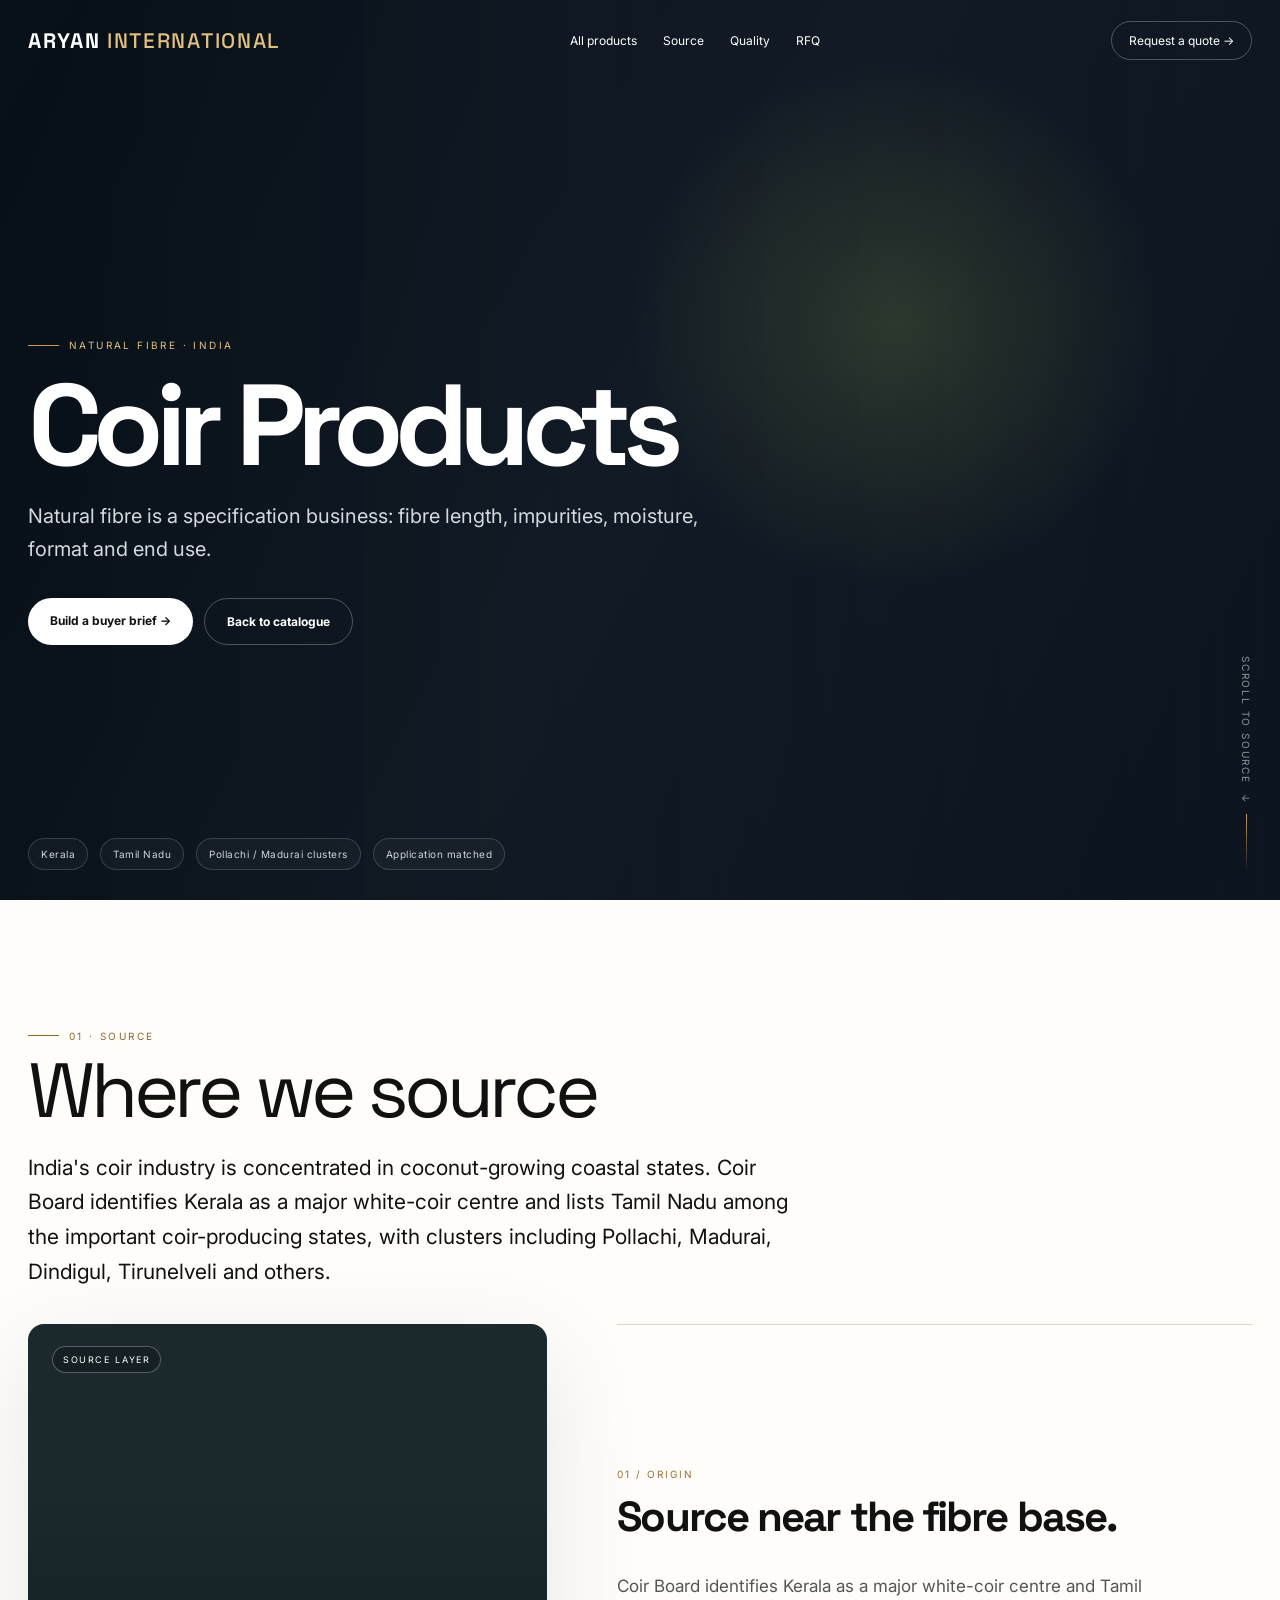
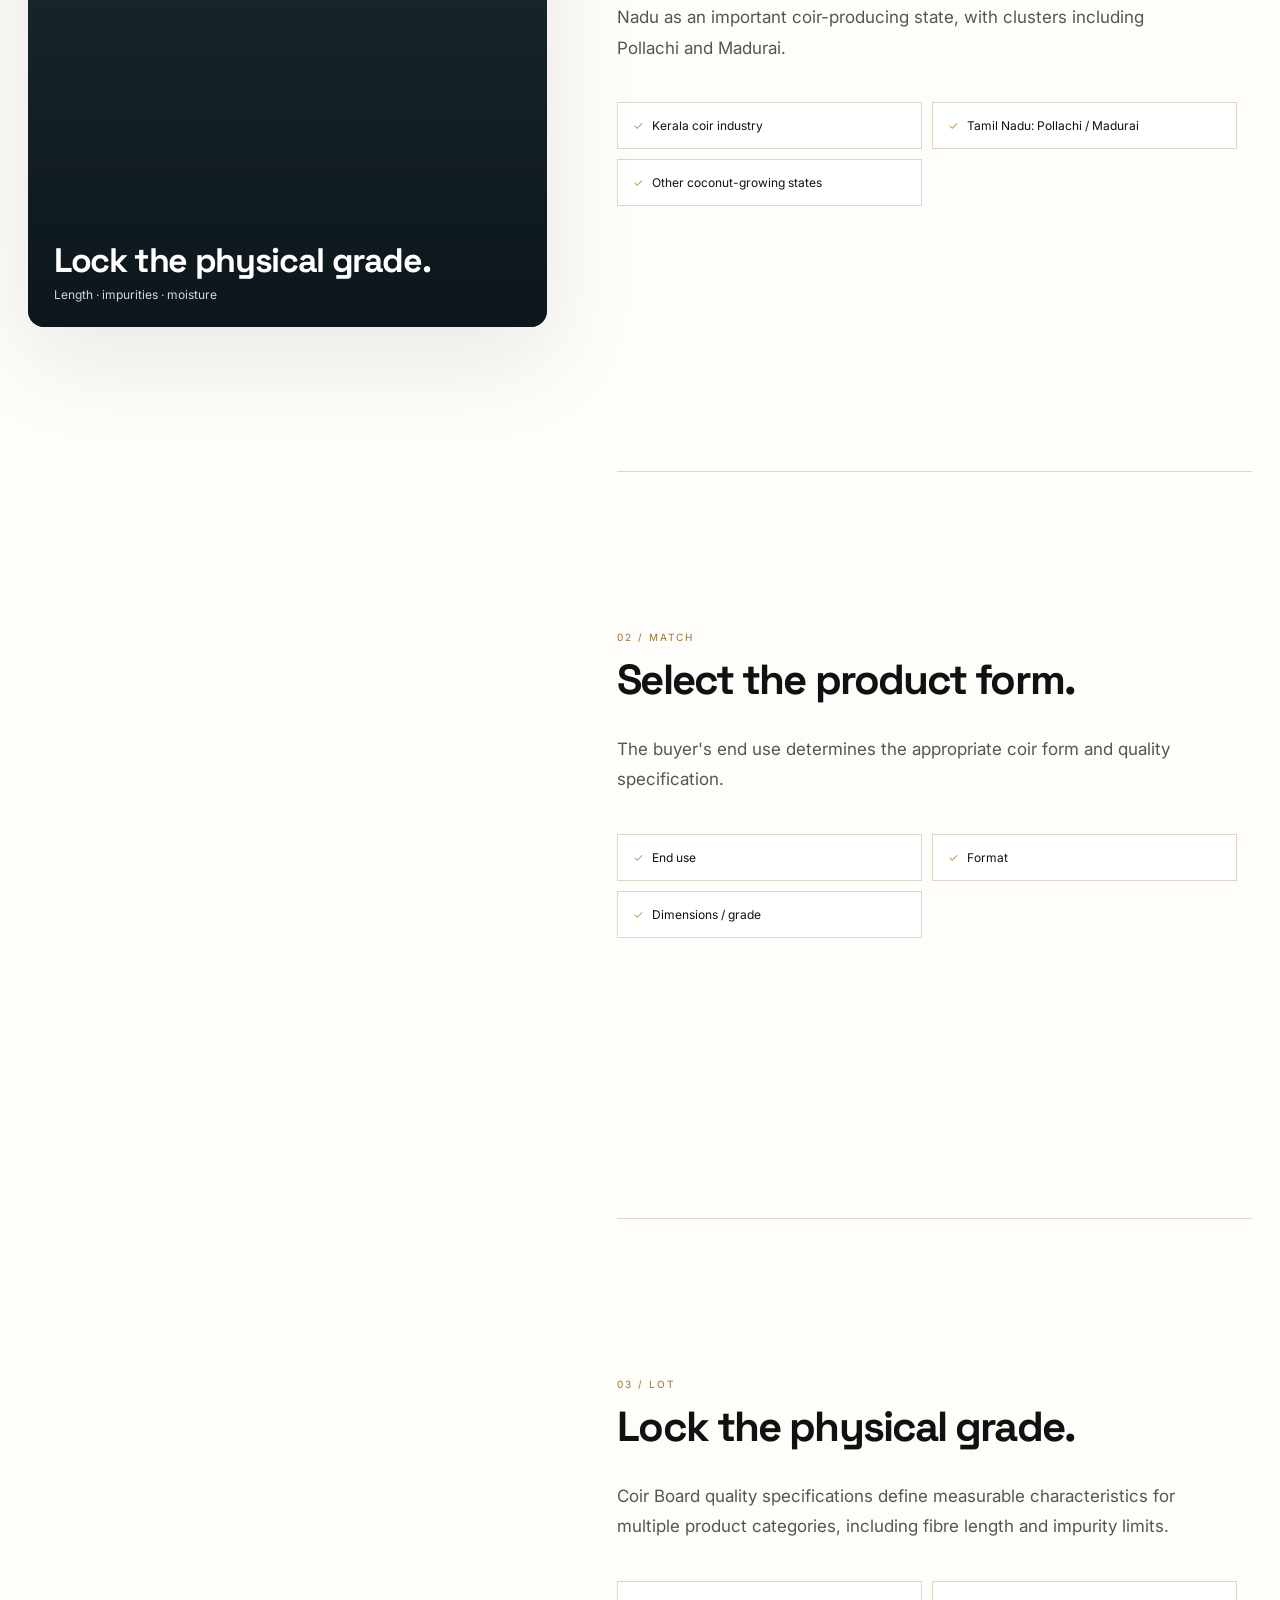
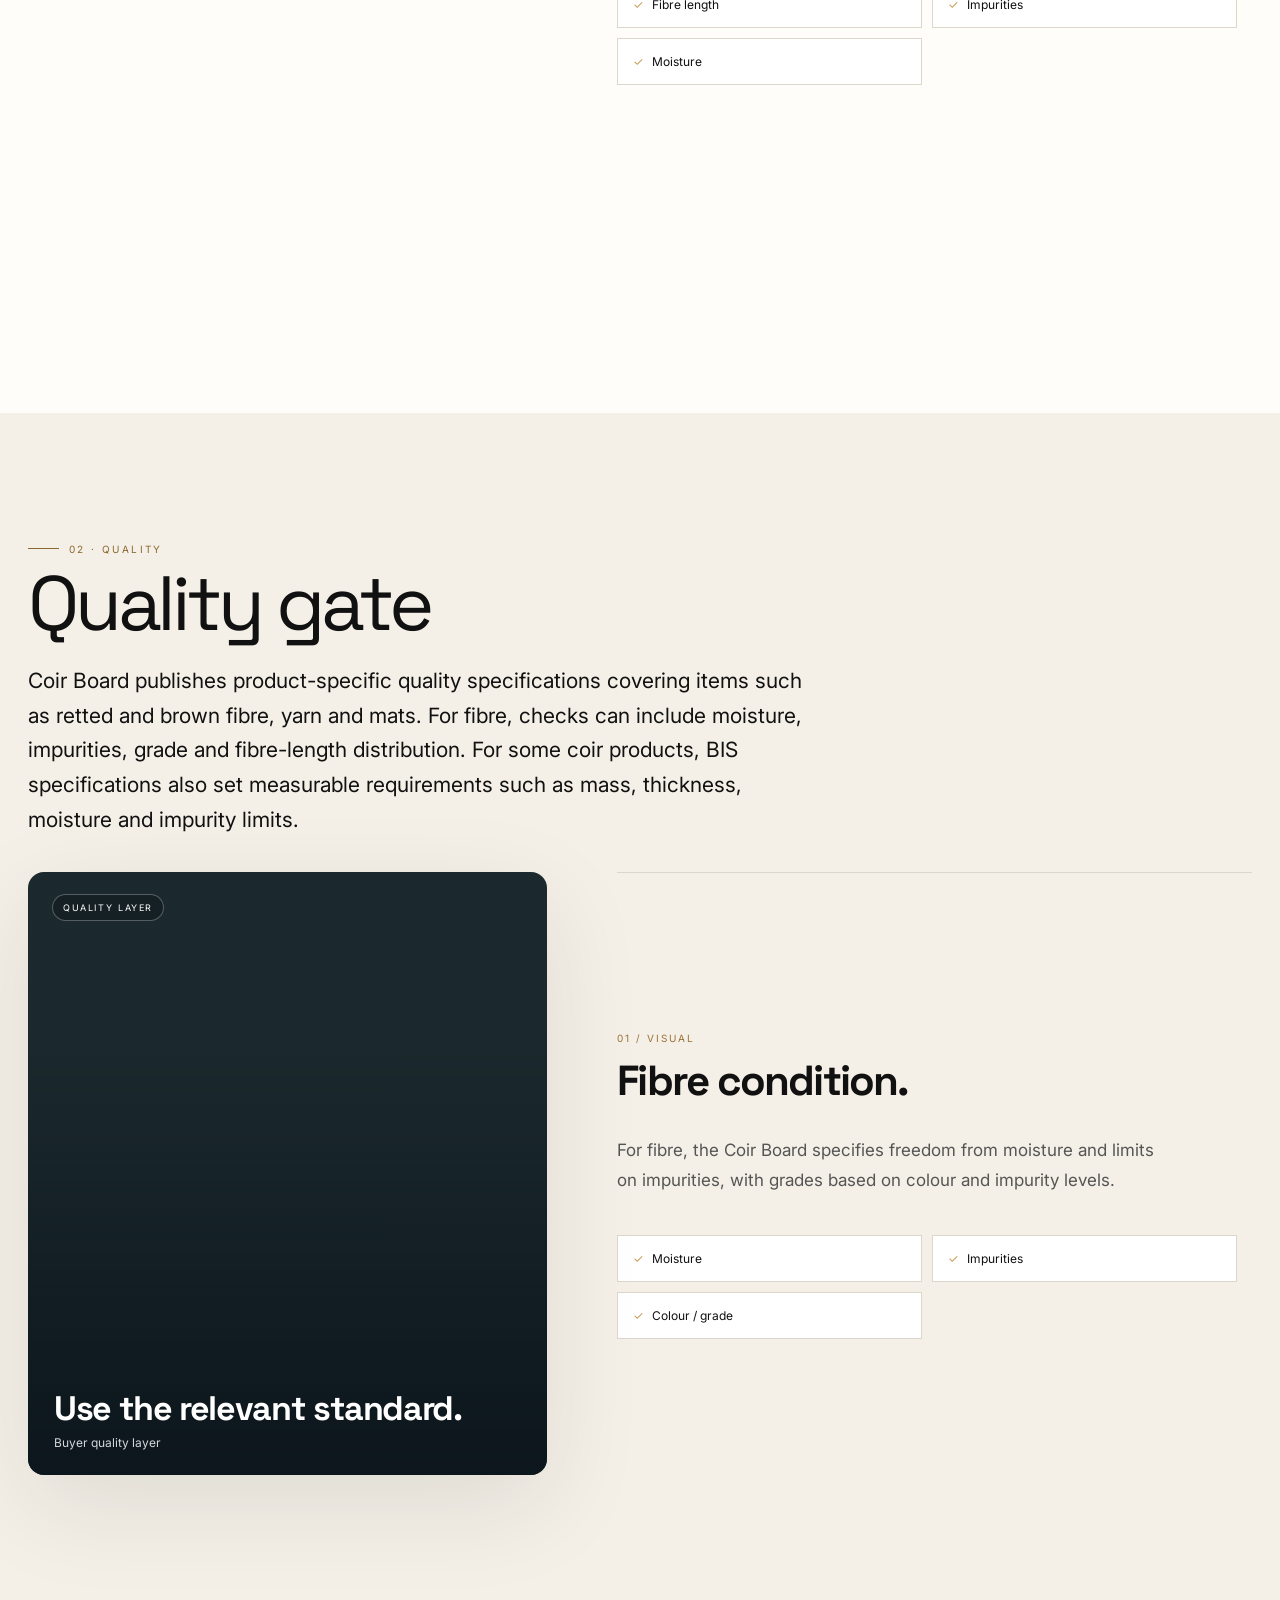
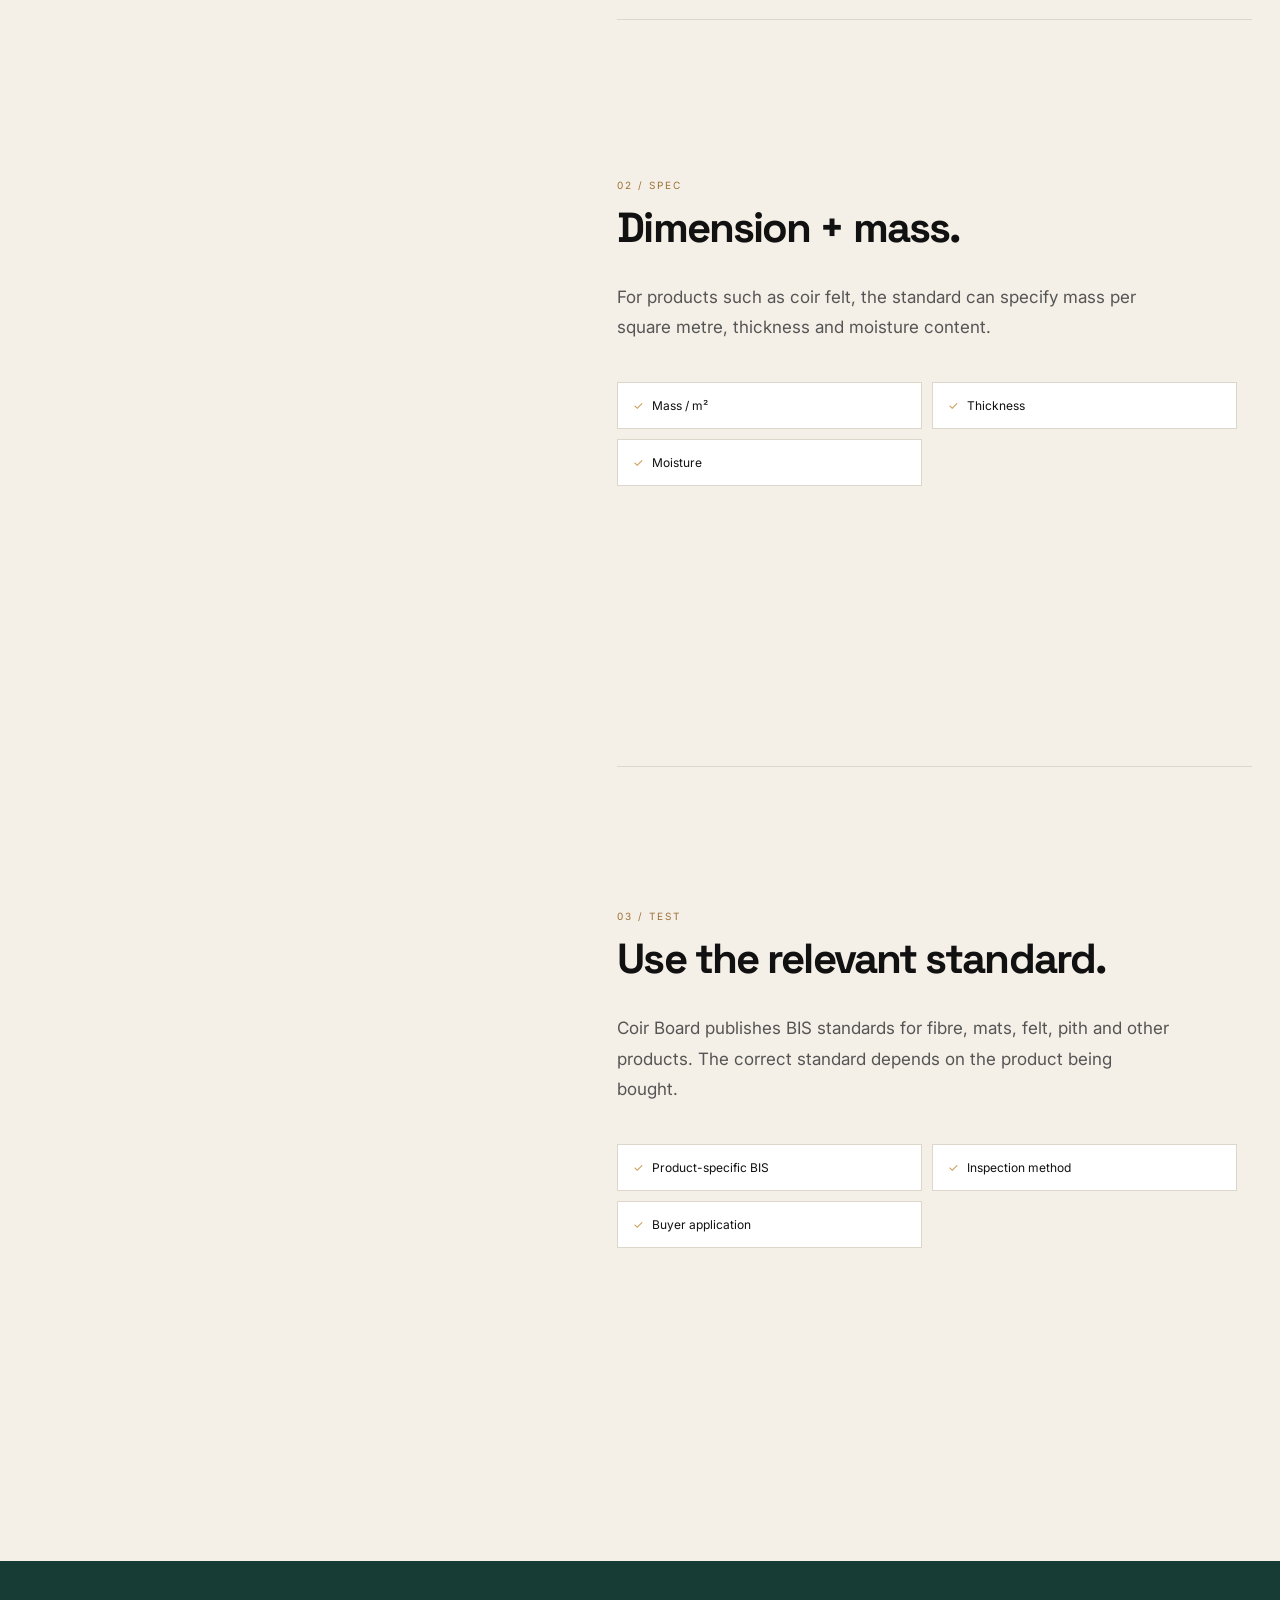
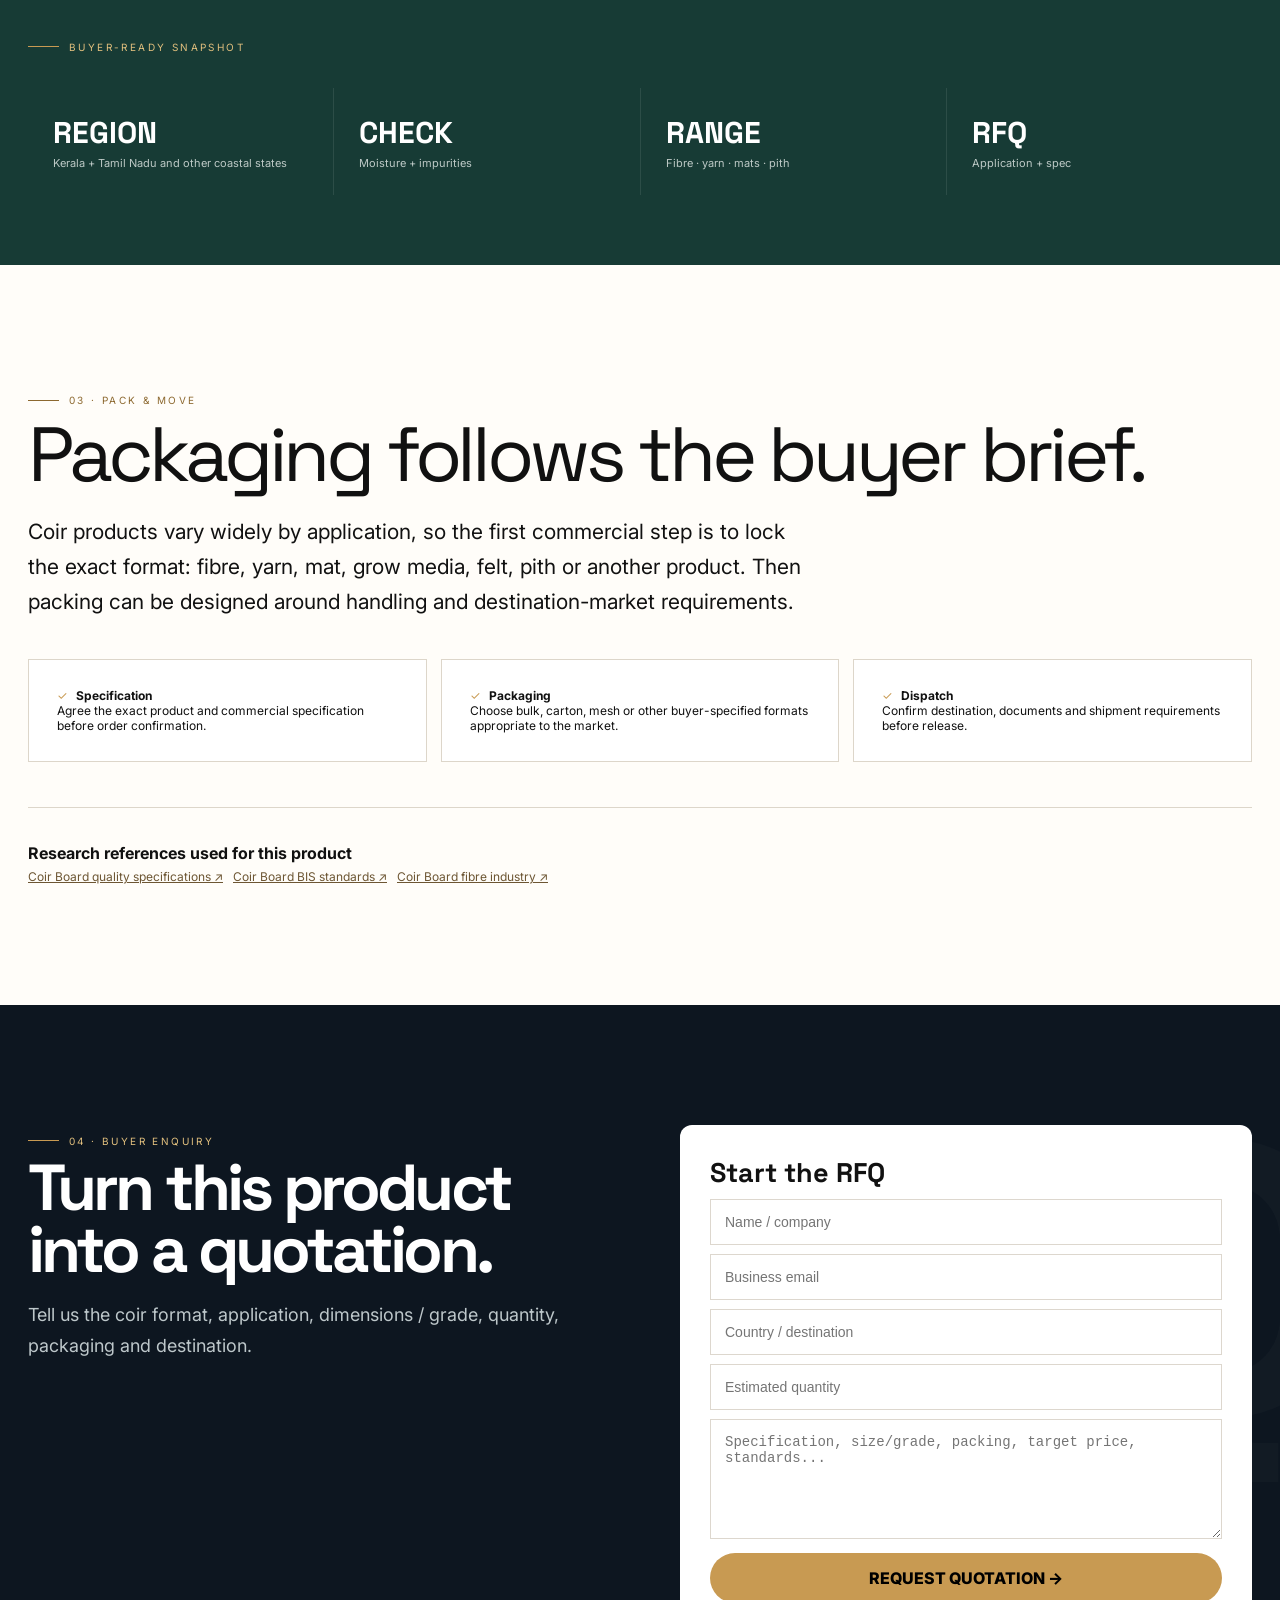
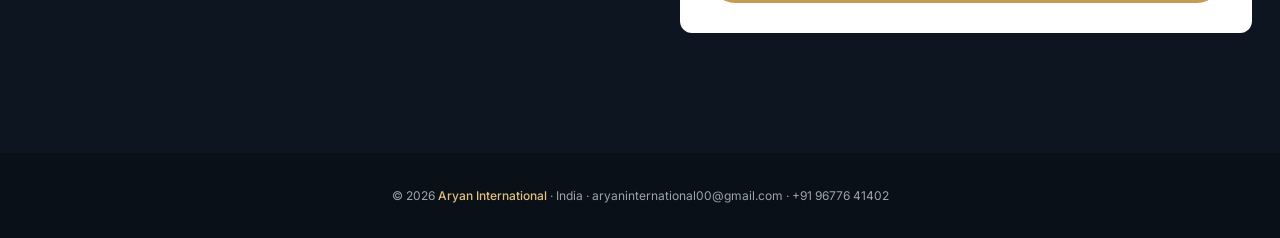
==== product-coir.html @ 1ce4b7cd "Push Aryan International V8 product-coir.html" ====
<!doctype html>
<html lang="en">
<head>
<meta charset="utf-8">
<meta name="viewport" content="width=device-width,initial-scale=1">
<title>Coir Products | Aryan International</title>
<meta name="description" content="Natural fibre is a specification business: fibre length, impurities, moisture, format and end use.">
<style>
@import url('https://fonts.googleapis.com/css2?family=Inter:wght@400;500;600;700;800&family=Space+Grotesk:wght@400;500;600;700&display=swap');
:root{--navy:#0d1620;--forest:#173b35;--gold:#c89a52;--gold2:#e2c07e;--cream:#f5f0e7;--paper:#fffdf9;--muted:#6b706f;--line:#ddd6ca}
*{box-sizing:border-box}html{scroll-behavior:smooth}body{margin:0;background:var(--paper);color:#111;font-family:Inter,Arial,sans-serif}
a{color:inherit;text-decoration:none}button{font:inherit}
.progress{position:fixed;z-index:100;left:0;top:0;width:0;height:4px;background:linear-gradient(90deg,var(--gold),var(--gold2))}
.nav{position:fixed;z-index:90;top:0;left:0;right:0;color:#fff;transition:.3s}.nav.scrolled{background:#0d1620e8;backdrop-filter:blur(16px);border-bottom:1px solid #ffffff13}
.navin{max-width:1280px;margin:auto;height:80px;padding:0 28px;display:flex;justify-content:space-between;align-items:center}.logo{font-family:"Space Grotesk";font-size:21px;font-weight:700;letter-spacing:.08em}.logo b{color:var(--gold2);font-weight:500}.links{display:flex;gap:26px;font-size:12px}.links a:hover{color:var(--gold2)}.navbtn{border:1px solid #ffffff44;border-radius:999px;padding:11px 17px;font-size:12px}
.hero{height:100vh;min-height:720px;background:var(--navy);color:#fff;position:relative;overflow:hidden}.heroImage{position:absolute;inset:0;background:linear-gradient(90deg,#071017e8 0%,#0d1620b5 42%,#0d162055 100%),url('https://www.coiramerica.com/images/services/Core-Coir-Product-Categories.jpg') center/cover;transform:scale(1.05);animation:heroZoom 12s ease-out forwards}.heroNoise{position:absolute;inset:0;background:radial-gradient(circle at 70% 36%,#d8ff7322,transparent 25%),linear-gradient(120deg,transparent,#ffffff06,transparent);animation:sweep 7s ease-in-out infinite}
.heroIn{position:relative;z-index:2;max-width:1280px;height:100%;margin:auto;padding:145px 28px 70px;display:flex;align-items:center}.heroCopy{max-width:900px}.eyebrow{display:inline-flex;gap:10px;align-items:center;text-transform:uppercase;letter-spacing:.24em;font-size:10px;color:var(--gold2)}.eyebrow:before{content:"";width:31px;height:1px;background:var(--gold)}h1{font-family:"Space Grotesk";font-size:clamp(68px,9vw,126px);line-height:.86;letter-spacing:-.075em;margin:25px 0;font-weight:700;max-width:1050px}.heroLead{font-size:20px;line-height:1.65;color:#d3dade;max-width:720px}.actions{display:flex;gap:11px;flex-wrap:wrap;margin-top:32px}.btn{padding:15px 22px;border-radius:999px;background:#fff;color:#111;font-weight:700;font-size:12px;border:0;cursor:pointer}.btn.alt{background:transparent;color:#fff;border:1px solid #ffffff44}
.specStrip{position:absolute;z-index:3;bottom:30px;left:0;right:0}.specIn{max-width:1280px;margin:auto;padding:0 28px;display:flex;gap:12px;flex-wrap:wrap}.chip{border:1px solid #ffffff29;background:#ffffff08;border-radius:999px;padding:9px 12px;color:#cfd6d8;font-size:10px;letter-spacing:.05em}
.scrollHint{position:absolute;right:28px;bottom:28px;color:#ffffff88;font-size:10px;letter-spacing:.18em;writing-mode:vertical-rl;display:flex;gap:10px;align-items:center}.scrollHint:after{content:"";height:58px;width:1px;background:linear-gradient(#c89a52,transparent);animation:drop 1.6s ease-in-out infinite}

.section{max-width:1280px;margin:auto;padding:120px 28px}.section.cream{max-width:none;background:var(--cream)}.sectionIn{max-width:1280px;margin:auto}.eyebrow.dark{color:#8c682f}.eyebrow.dark:before{background:#8c682f}.h2{font-family:"Space Grotesk";font-size:clamp(48px,6vw,80px);line-height:.94;letter-spacing:-.055em;margin:12px 0 25px}.lead{font-size:21px;line-height:1.65;max-width:780px}.muted{font-size:15px;color:var(--muted);line-height:1.8}
.story{display:grid;grid-template-columns:.9fr 1.1fr;gap:70px;margin-top:35px}.stickyVisual{position:sticky;top:120px;height:67vh;min-height:530px;border-radius:16px;overflow:hidden;background:#1d2b2f;box-shadow:0 30px 100px #0d162018}.visualImage{position:absolute;inset:0;background:center/cover var(--visual);transition:transform .9s cubic-bezier(.2,.8,.2,1),filter .8s,opacity .55s}.visualImage:after{content:"";position:absolute;inset:0;background:linear-gradient(180deg,#07101711 25%,#071017c7)}.visualTag{position:absolute;z-index:2;left:24px;top:22px;border:1px solid #ffffff45;color:#fff;background:#0003;border-radius:999px;padding:7px 10px;font-size:9px;letter-spacing:.18em}.visualCaption{position:absolute;z-index:2;left:26px;right:26px;bottom:25px;color:#fff}.visualCaption strong{display:block;font-family:"Space Grotesk";font-size:34px;letter-spacing:-.04em}.visualCaption span{display:block;color:#d4d8da;font-size:12px;margin-top:5px}
.steps{display:flex;flex-direction:column;gap:18vh;padding-bottom:10vh}.step{min-height:65vh;display:flex;flex-direction:column;justify-content:center;border-top:1px solid var(--line);padding-top:40px;opacity:.25;transform:translateY(35px);transition:opacity .8s,transform .8s}.step.active{opacity:1;transform:none}.stepNo{font-size:10px;letter-spacing:.2em;color:#9b7137}.step h3{font-family:"Space Grotesk";font-size:42px;line-height:1;letter-spacing:-.045em;margin:16px 0}.step p{font-size:17px;line-height:1.8;color:#555;max-width:560px}.pointGrid{display:grid;grid-template-columns:repeat(2,1fr);gap:10px;margin-top:22px;max-width:620px}.point{padding:15px;border:1px solid var(--line);background:#fff;font-size:12px}.point:before{content:"✓";color:var(--gold);margin-right:8px}

.factBar{background:var(--forest);color:#fff}.facts{display:grid;grid-template-columns:repeat(4,1fr);gap:1px;background:#ffffff17;margin-top:35px}.fact{padding:25px;background:var(--forest)}.fact b{font-family:"Space Grotesk";font-size:30px;display:block}.fact span{display:block;color:#bdc9c6;font-size:11px;margin-top:4px}
.rfq{background:var(--navy);color:#fff;position:relative;overflow:hidden}.rfq:before{content:"RFQ";position:absolute;right:-40px;top:30px;font-family:"Space Grotesk";font-size:30vw;font-weight:800;color:#ffffff05;letter-spacing:-.08em}.rfqGrid{display:grid;grid-template-columns:1fr 1fr;gap:80px;position:relative;z-index:2}.rfq h2{font-family:"Space Grotesk";font-size:65px;line-height:.95;letter-spacing:-.06em;margin:10px 0 20px}.form{background:#fff;color:#111;padding:30px;border-radius:12px}.form input,.form textarea{width:100%;margin-top:9px;padding:14px;border:1px solid #ddd7ce;font-size:14px}.form textarea{min-height:120px}.form button{width:100%;margin-top:10px;padding:15px;border:0;border-radius:999px;background:var(--gold);font-weight:800;cursor:pointer}
.sources{padding-top:35px;margin-top:45px;border-top:1px solid var(--line)}.sources a{display:inline-block;color:#6d5633;text-decoration:underline;margin:6px 10px 0 0;font-size:12px}
.footer{background:#091017;color:#9ba5ab;text-align:center;padding:35px 20px;font-size:12px}.footer b{color:var(--gold2);font-weight:500}
@keyframes heroZoom{to{transform:scale(1)}}@keyframes sweep{0%,100%{opacity:.3;transform:translateX(-3%)}50%{opacity:1;transform:translateX(3%)}}@keyframes drop{0%,100%{transform:translateY(0);opacity:.55}50%{transform:translateY(8px);opacity:1}}
@media(max-width:850px){.links,.navbtn{display:none}.story,.rfqGrid{grid-template-columns:1fr}.stickyVisual{position:relative;top:auto;height:55vh;min-height:380px;margin-bottom:35px}.steps{gap:8vh}.step{min-height:auto;padding:60px 0}.facts{grid-template-columns:1fr 1fr}.hero{min-height:760px}.heroIn{padding:125px 20px 50px}}
@media(max-width:540px){.section{padding:80px 20px}h1{font-size:58px}.heroLead{font-size:17px}.factStrip{bottom:20px}.facts{grid-template-columns:1fr 1fr}.pointGrid{grid-template-columns:1fr}.rfq h2{font-size:49px}}
</style>
</head>
<body>
<div class="progress" id="progress"></div>
<nav class="nav" id="nav"><div class="navin"><a class="logo" href="index.html">ARYAN <b>INTERNATIONAL</b></a><div class="links"><a href="products.html">All products</a><a href="#source">Source</a><a href="#quality">Quality</a><a href="#rfq">RFQ</a></div><a class="navbtn" href="#rfq">Request a quote →</a></div></nav>

<header class="hero">
<div class="heroImage" style="background-image:linear-gradient(90deg,#071017e8 0%,#0d1620b5 42%,#0d162055 100%),url('https://www.coiramerica.com/images/services/Core-Coir-Product-Categories.jpg');"></div>
<div class="heroNoise"></div>
<div class="heroIn"><div class="heroCopy">
<div class="eyebrow">NATURAL FIBRE · INDIA</div>
<h1>Coir Products</h1>
<p class="heroLead">Natural fibre is a specification business: fibre length, impurities, moisture, format and end use.</p>
<div class="actions"><a class="btn" href="#rfq">Build a buyer brief →</a><a class="btn alt" href="products.html">Back to catalogue</a></div>
</div></div>
<div class="specStrip"><div class="specIn"><span class="chip">Kerala</span><span class="chip">Tamil Nadu</span><span class="chip">Pollachi / Madurai clusters</span><span class="chip">Application matched</span></div></div>
<div class="scrollHint">SCROLL TO SOURCE <span>↓</span></div>
</header>

<section class="section" id="source"><div class="sectionIn">
<div class="eyebrow dark">01 · Source</div><div class="h2">Where we source</div>
<p class="lead">India's coir industry is concentrated in coconut-growing coastal states. Coir Board identifies Kerala as a major white-coir centre and lists Tamil Nadu among the important coir-producing states, with clusters including Pollachi, Madurai, Dindigul, Tirunelveli and others. </p>
<div class="story">
  <div class="stickyVisual" data-visual="source"><div class="visualImage" style="--visual:url('https://www.coiramerica.com/images/services/Core-Coir-Product-Categories.jpg')"></div><div class="visualTag">SOURCE LAYER</div><div class="visualCaption"><strong>Kerala + Tamil Nadu</strong><span>Natural fibre from coconut-growing regions</span></div></div>
  <div class="steps">
    <article class="step" data-title="Source near the fibre base." data-caption="Kerala · Tamil Nadu clusters"><div class="stepNo">01 / ORIGIN</div><h3>Source near the fibre base.</h3><p>Coir Board identifies Kerala as a major white-coir centre and Tamil Nadu as an important coir-producing state, with clusters including Pollachi and Madurai.</p><div class="pointGrid"><div class="point">Kerala coir industry</div><div class="point">Tamil Nadu: Pollachi / Madurai</div><div class="point">Other coconut-growing states</div></div></article>
    <article class="step" data-title="Select the product form." data-caption="Fibre · yarn · mats · pith · felt"><div class="stepNo">02 / MATCH</div><h3>Select the product form.</h3><p>The buyer's end use determines the appropriate coir form and quality specification.</p><div class="pointGrid"><div class="point">End use</div><div class="point">Format</div><div class="point">Dimensions / grade</div></div></article>
    <article class="step" data-title="Lock the physical grade." data-caption="Length · impurities · moisture"><div class="stepNo">03 / LOT</div><h3>Lock the physical grade.</h3><p>Coir Board quality specifications define measurable characteristics for multiple product categories, including fibre length and impurity limits.</p><div class="pointGrid"><div class="point">Fibre length</div><div class="point">Impurities</div><div class="point">Moisture</div></div></article>
  </div>
</div></div></section>

<section class="section cream" id="quality"><div class="sectionIn">
<div class="eyebrow dark">02 · Quality</div><div class="h2">Quality gate</div><p class="lead">Coir Board publishes product-specific quality specifications covering items such as retted and brown fibre, yarn and mats. For fibre, checks can include moisture, impurities, grade and fibre-length distribution. For some coir products, BIS specifications also set measurable requirements such as mass, thickness, moisture and impurity limits. </p>
<div class="story">
  <div class="stickyVisual" data-visual="quality"><div class="visualImage" style="--visual:url('https://www.coiramerica.com/images/services/Core-Coir-Product-Categories.jpg')"></div><div class="visualTag">QUALITY LAYER</div><div class="visualCaption"><strong>Natural, measured</strong><span>Moisture, impurities, dimensions and product grade</span></div></div>
  <div class="steps">
    <article class="step"><div class="stepNo">01 / VISUAL</div><h3>Fibre condition.</h3><p>For fibre, the Coir Board specifies freedom from moisture and limits on impurities, with grades based on colour and impurity levels.</p><div class="pointGrid"><div class="point">Moisture</div><div class="point">Impurities</div><div class="point">Colour / grade</div></div></article>
    <article class="step"><div class="stepNo">02 / SPEC</div><h3>Dimension + mass.</h3><p>For products such as coir felt, the standard can specify mass per square metre, thickness and moisture content.</p><div class="pointGrid"><div class="point">Mass / m²</div><div class="point">Thickness</div><div class="point">Moisture</div></div></article>
    <article class="step"><div class="stepNo">03 / TEST</div><h3>Use the relevant standard.</h3><p>Coir Board publishes BIS standards for fibre, mats, felt, pith and other products. The correct standard depends on the product being bought.</p><div class="pointGrid"><div class="point">Product-specific BIS</div><div class="point">Inspection method</div><div class="point">Buyer application</div></div></article>
  </div>
</div></div></section>

<section class="factBar"><div class="section" style="padding-block:70px"><div class="eyebrow">Buyer-ready snapshot</div><div class="facts"><div class="fact"><b>REGION</b><span>Kerala + Tamil Nadu and other coastal states</span></div><div class="fact"><b>CHECK</b><span>Moisture + impurities</span></div><div class="fact"><b>RANGE</b><span>Fibre · yarn · mats · pith</span></div><div class="fact"><b>RFQ</b><span>Application + spec</span></div></div></div></section>

<section class="section" id="pack"><div class="sectionIn">
<div class="eyebrow dark">03 · Pack & move</div><div class="h2">Packaging follows the buyer brief.</div><p class="lead">Coir products vary widely by application, so the first commercial step is to lock the exact format: fibre, yarn, mat, grow media, felt, pith or another product. Then packing can be designed around handling and destination-market requirements.</p>
<div class="cards" style="margin-top:40px;display:grid;grid-template-columns:repeat(3,1fr);gap:14px"><div class="point" style="padding:28px"><b>Specification</b><br>Agree the exact product and commercial specification before order confirmation.</div><div class="point" style="padding:28px"><b>Packaging</b><br>Choose bulk, carton, mesh or other buyer-specified formats appropriate to the market.</div><div class="point" style="padding:28px"><b>Dispatch</b><br>Confirm destination, documents and shipment requirements before release.</div></div>
<div class="sources"><b>Research references used for this product</b><br><a href="https://coirboard.gov.in/?page_id=4076" target="_blank" rel="noopener">Coir Board quality specifications ↗</a><a href="https://coirboard.gov.in/?page_id=9248" target="_blank" rel="noopener">Coir Board BIS standards ↗</a><a href="https://coirboard.gov.in/?page_id=60" target="_blank" rel="noopener">Coir Board fibre industry ↗</a></div>
</div></section>

<section class="section rfq" id="rfq"><div class="rfqGrid">
<div><div class="eyebrow">04 · Buyer enquiry</div><h2>Turn this product into a quotation.</h2><p style="color:#bdc7ca;font-size:18px;line-height:1.7;max-width:560px">Tell us the coir format, application, dimensions / grade, quantity, packaging and destination.</p></div>
<form class="form" onsubmit="sendMail(event)"><strong style="font-family:'Space Grotesk';font-size:27px">Start the RFQ</strong><input id="name" required placeholder="Name / company"><input id="email" type="email" required placeholder="Business email"><input id="country" required placeholder="Country / destination"><input id="qty" required placeholder="Estimated quantity"><textarea id="details" placeholder="Specification, size/grade, packing, target price, standards..."></textarea><button>REQUEST QUOTATION →</button></form>
</div></section>

<footer class="footer">© 2026 <b>Aryan International</b> · India · aryaninternational00@gmail.com · +91 96776 41402</footer>

<script>
const nav=document.getElementById('nav'),bar=document.getElementById('progress');
function fx(){const h=document.documentElement.scrollHeight-innerHeight;bar.style.width=(scrollY/Math.max(h,1)*100)+'%';nav.classList.toggle('scrolled',scrollY>40)}addEventListener('scroll',fx,{passive:true});fx();

const visuals=[...document.querySelectorAll('.story')];
visuals.forEach(story=>{
 const visual=story.querySelector('.stickyVisual'), img=visual.querySelector('.visualImage'), cap=visual.querySelector('strong'), sub=visual.querySelector('span');
 const steps=[...story.querySelectorAll('.step')];
 const obs=new IntersectionObserver(es=>es.forEach(e=>{
   if(e.isIntersecting){
      steps.forEach(s=>s.classList.remove('active'));e.target.classList.add('active');
      const title=e.target.dataset.title || e.target.querySelector('h3')?.textContent || '';
      const caption=e.target.dataset.caption || 'Buyer quality layer';
      cap.textContent=title;sub.textContent=caption;
      img.style.transform='scale(1.06)';img.style.filter='brightness(.84)';
      setTimeout(()=>{img.style.transform='scale(1)';img.style.filter='brightness(1)'},500);
   }
 }),{threshold:.55});
 steps.forEach(s=>obs.observe(s));
});
const firstSteps=document.querySelectorAll('.step:first-child');firstSteps.forEach(s=>s.classList.add('active'));
function sendMail(e){e.preventDefault();const subject=`International Buyer Enquiry - Coir Products`;const body=`Product: Coir Products\\n\\nName / company: ${name.value}\\nEmail: ${email.value}\\nCountry / destination: ${country.value}\\nEstimated quantity: ${qty.value}\\nDetails: ${details.value}`;location.href=`mailto:aryaninternational00@gmail.com?subject=${encodeURIComponent(subject)}&body=${encodeURIComponent(body)}`}
</script>
</body></html>
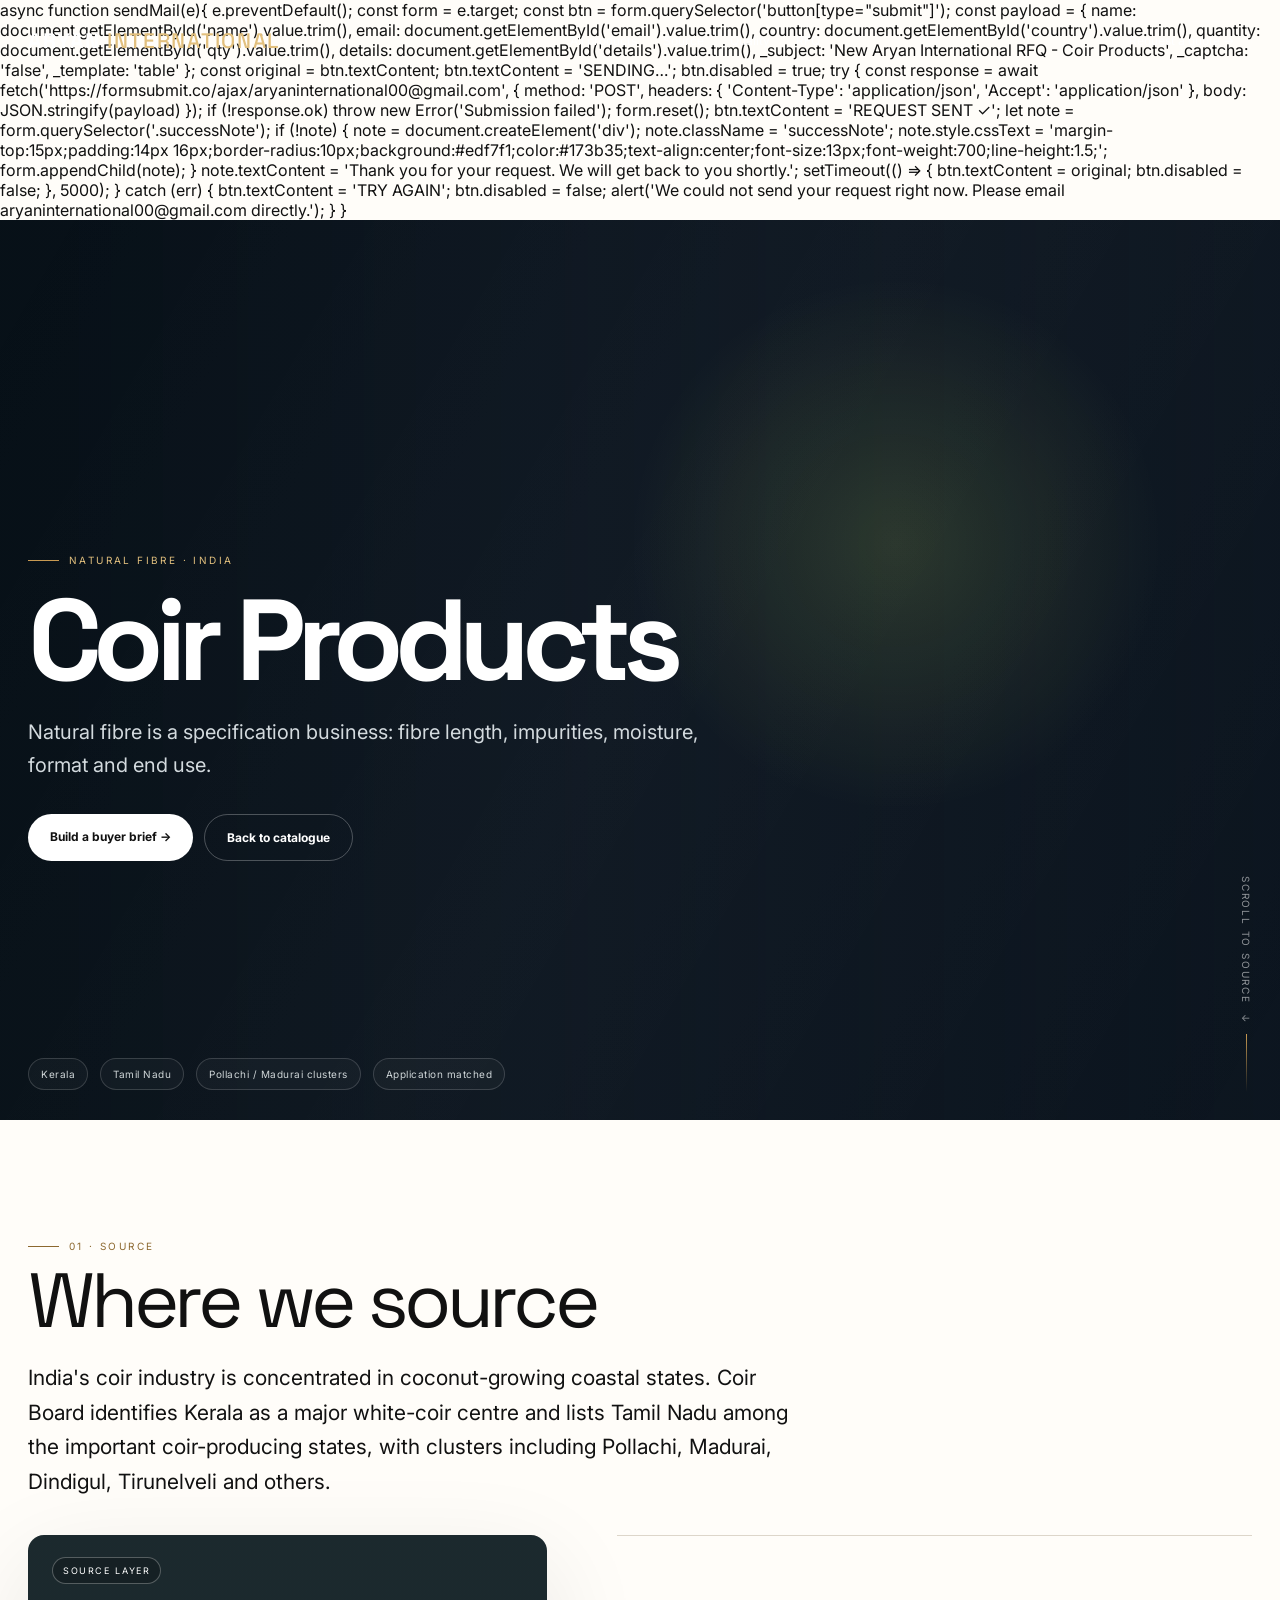
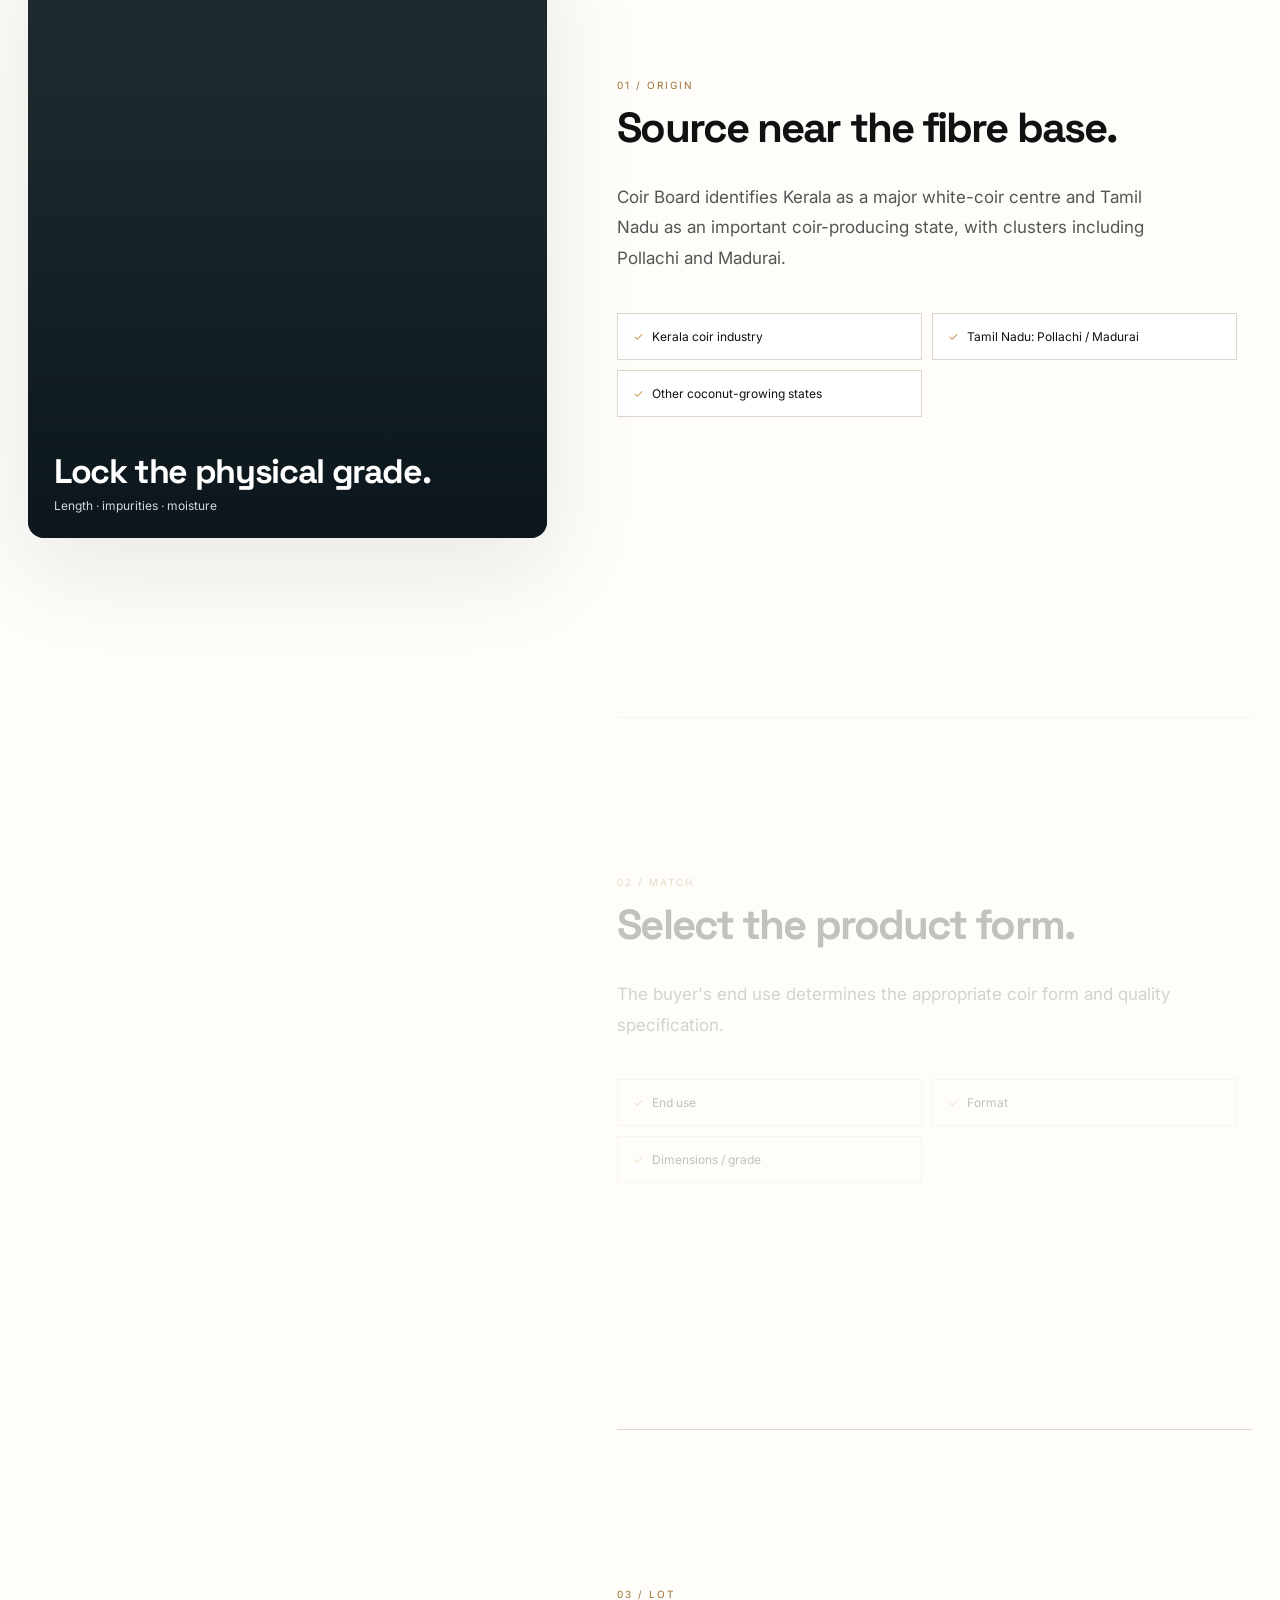
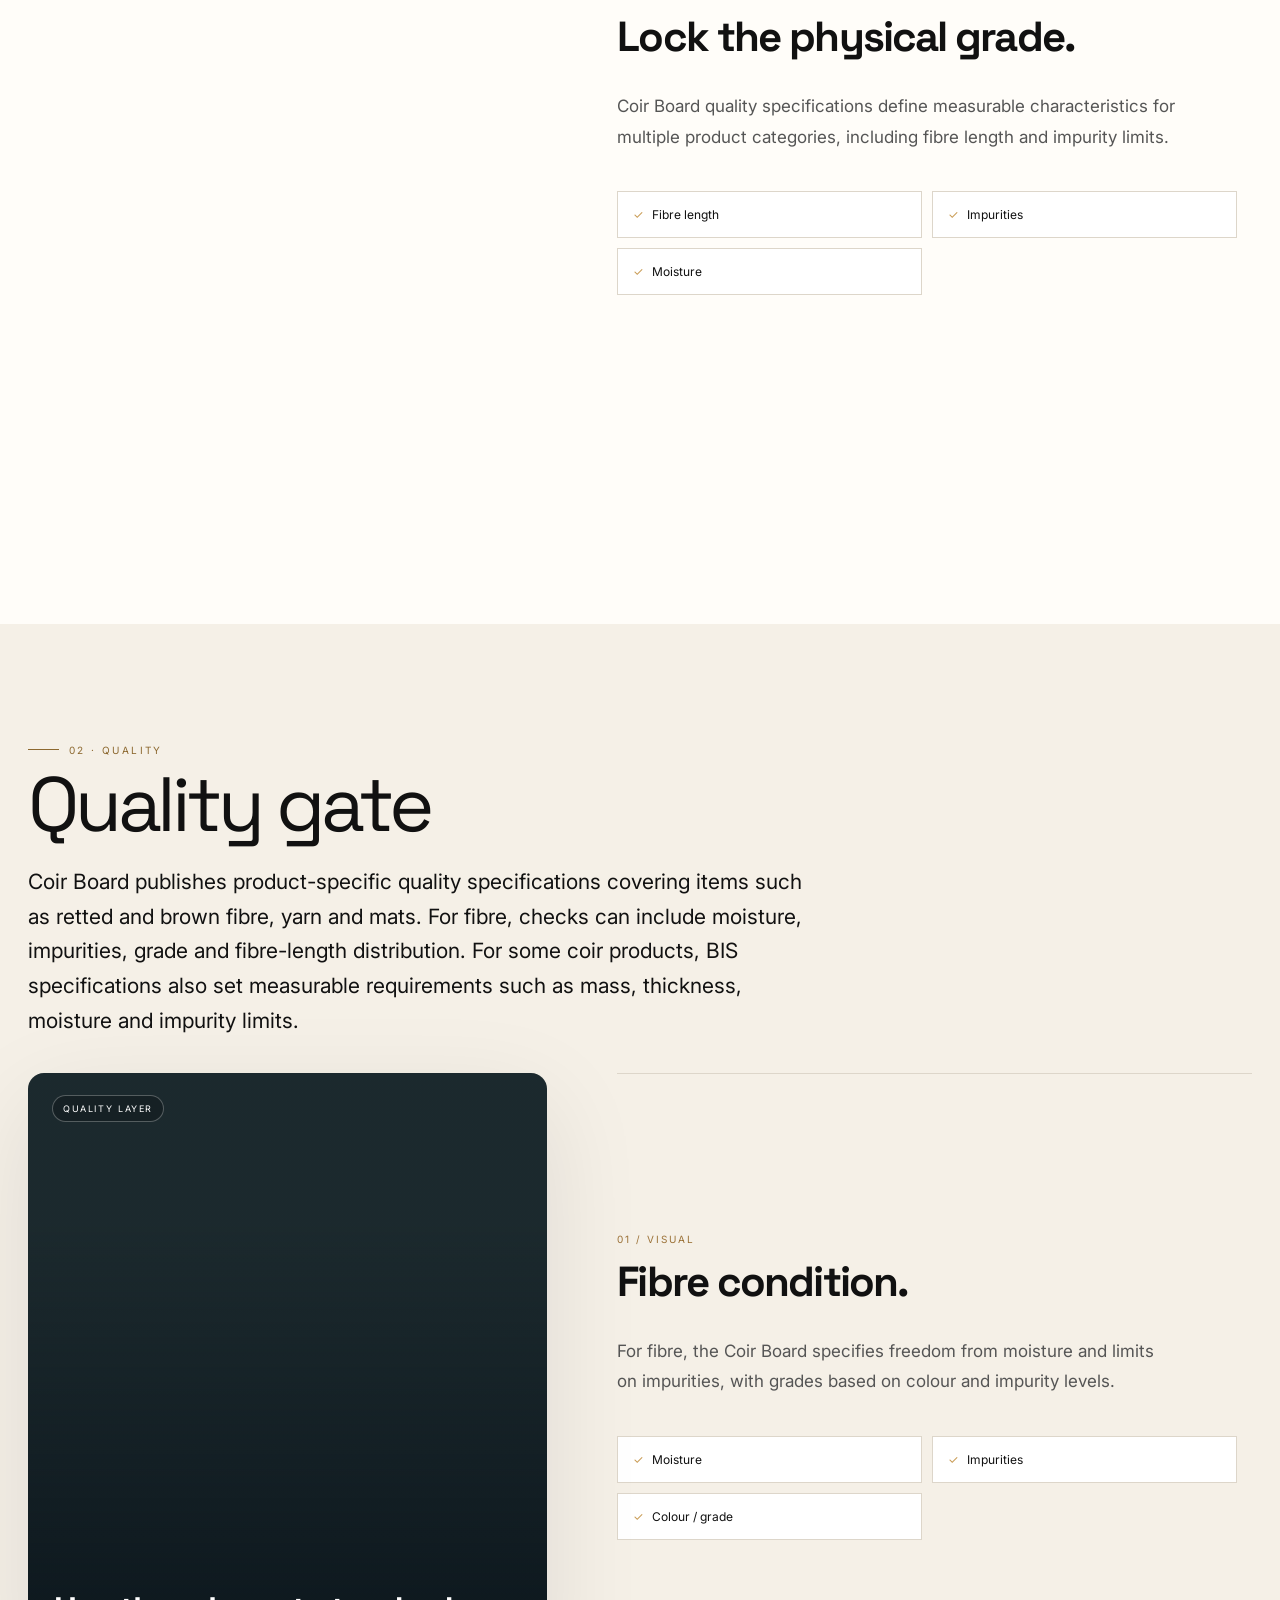
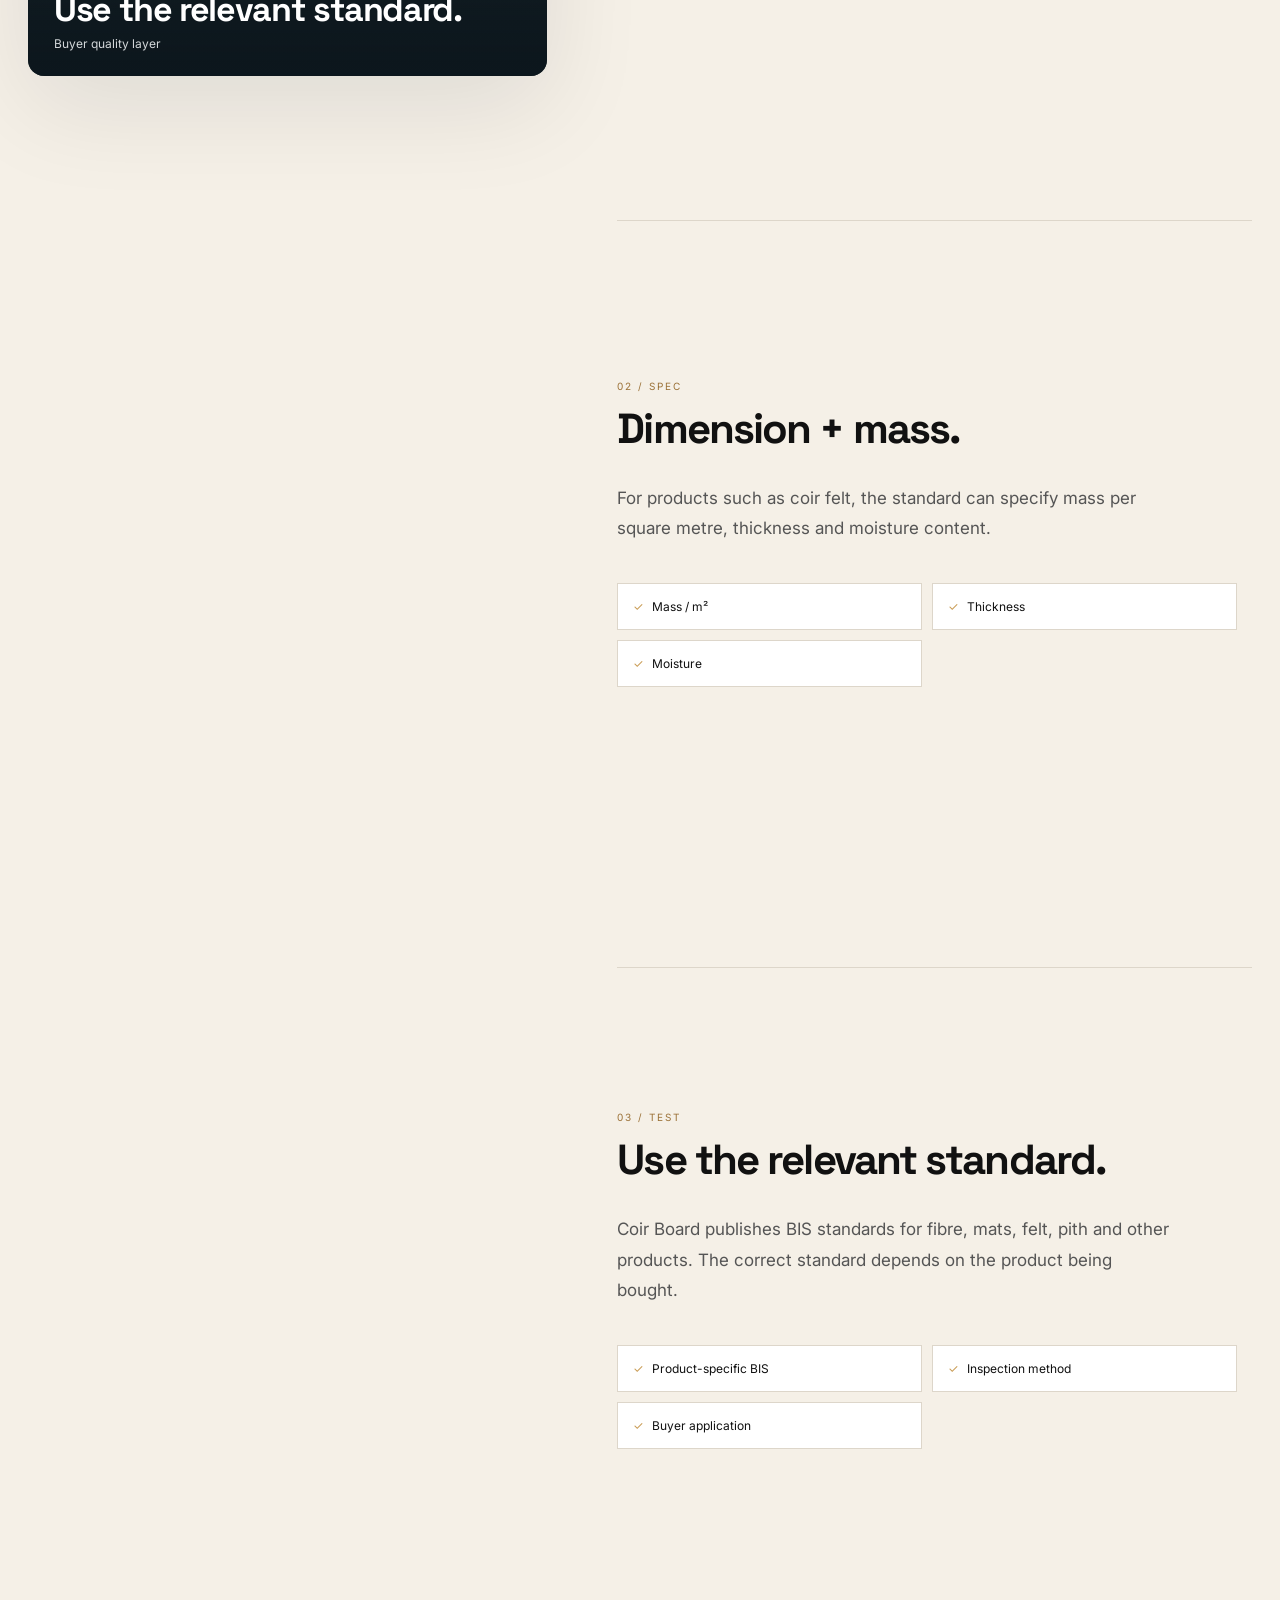
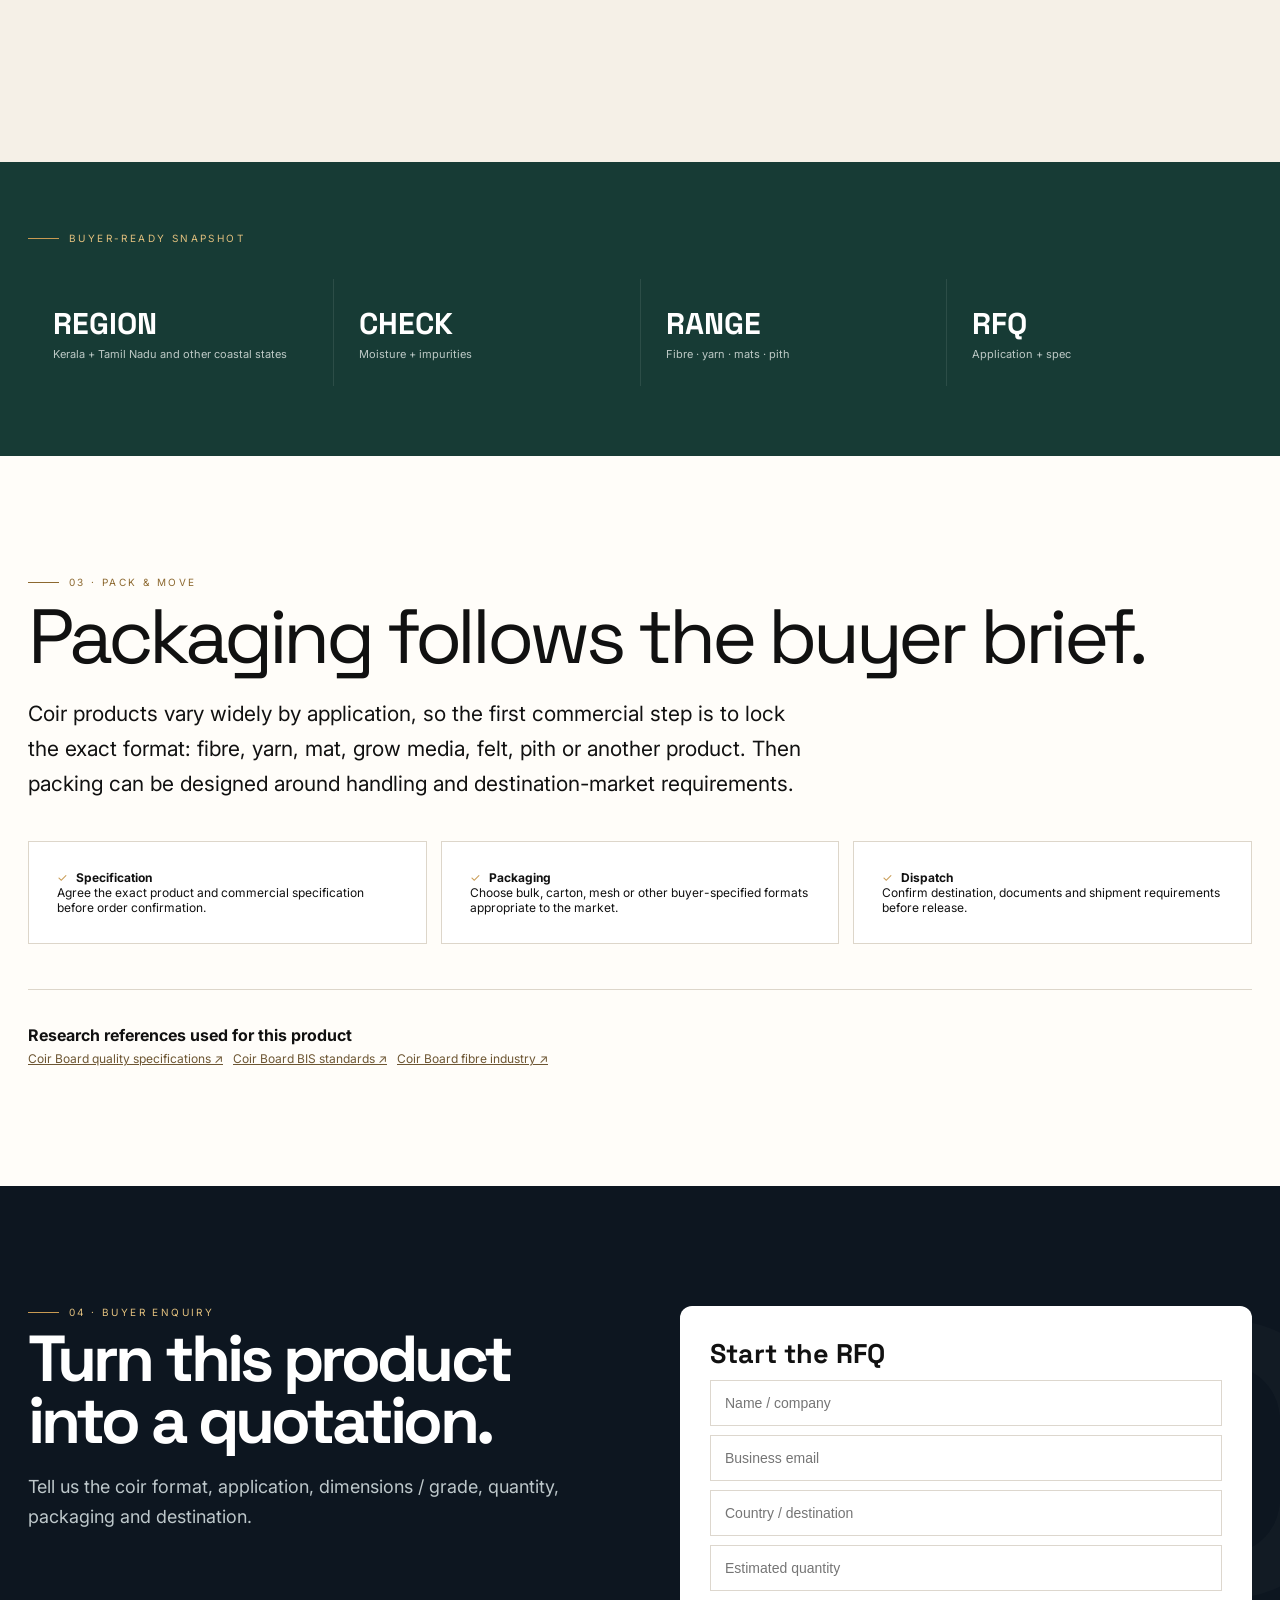
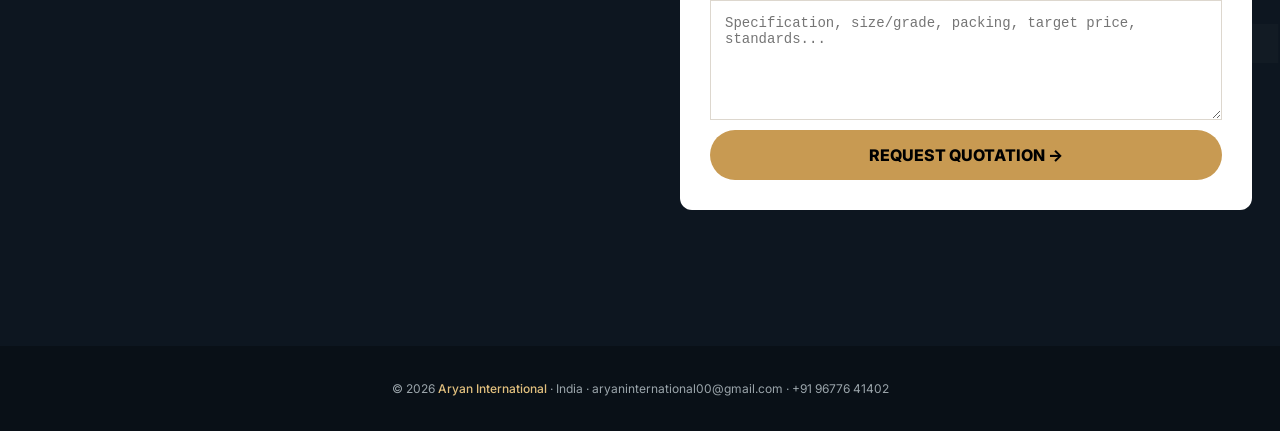
==== commit 2f6a3ad7: "Fix RFQ submission and confirmation for Coir Products" ====
--- a/product-coir.html
+++ b/product-coir.html
@@ -1,4 +1,58 @@
-<!doctype html>
+async function sendMail(e){
+  e.preventDefault();
+
+  const form = e.target;
+  const btn = form.querySelector('button[type="submit"]');
+
+  const payload = {
+    name: document.getElementById('name').value.trim(),
+    email: document.getElementById('email').value.trim(),
+    country: document.getElementById('country').value.trim(),
+    quantity: document.getElementById('qty').value.trim(),
+    details: document.getElementById('details').value.trim(),
+    _subject: 'New Aryan International RFQ - Coir Products',
+    _captcha: 'false',
+    _template: 'table'
+  };
+
+  const original = btn.textContent;
+  btn.textContent = 'SENDING…';
+  btn.disabled = true;
+
+  try {
+    const response = await fetch('https://formsubmit.co/ajax/aryaninternational00@gmail.com', {
+      method: 'POST',
+      headers: {
+        'Content-Type': 'application/json',
+        'Accept': 'application/json'
+      },
+      body: JSON.stringify(payload)
+    });
+
+    if (!response.ok) throw new Error('Submission failed');
+
+    form.reset();
+    btn.textContent = 'REQUEST SENT ✓';
+
+    let note = form.querySelector('.successNote');
+    if (!note) {
+      note = document.createElement('div');
+      note.className = 'successNote';
+      note.style.cssText = 'margin-top:15px;padding:14px 16px;border-radius:10px;background:#edf7f1;color:#173b35;text-align:center;font-size:13px;font-weight:700;line-height:1.5;';
+      form.appendChild(note);
+    }
+    note.textContent = 'Thank you for your request. We will get back to you shortly.';
+
+    setTimeout(() => {
+      btn.textContent = original;
+      btn.disabled = false;
+    }, 5000);
+  } catch (err) {
+    btn.textContent = 'TRY AGAIN';
+    btn.disabled = false;
+    alert('We could not send your request right now. Please email aryaninternational00@gmail.com directly.');
+  }
+}<!doctype html>
 <html lang="en">
 <head>
 <meta charset="utf-8">
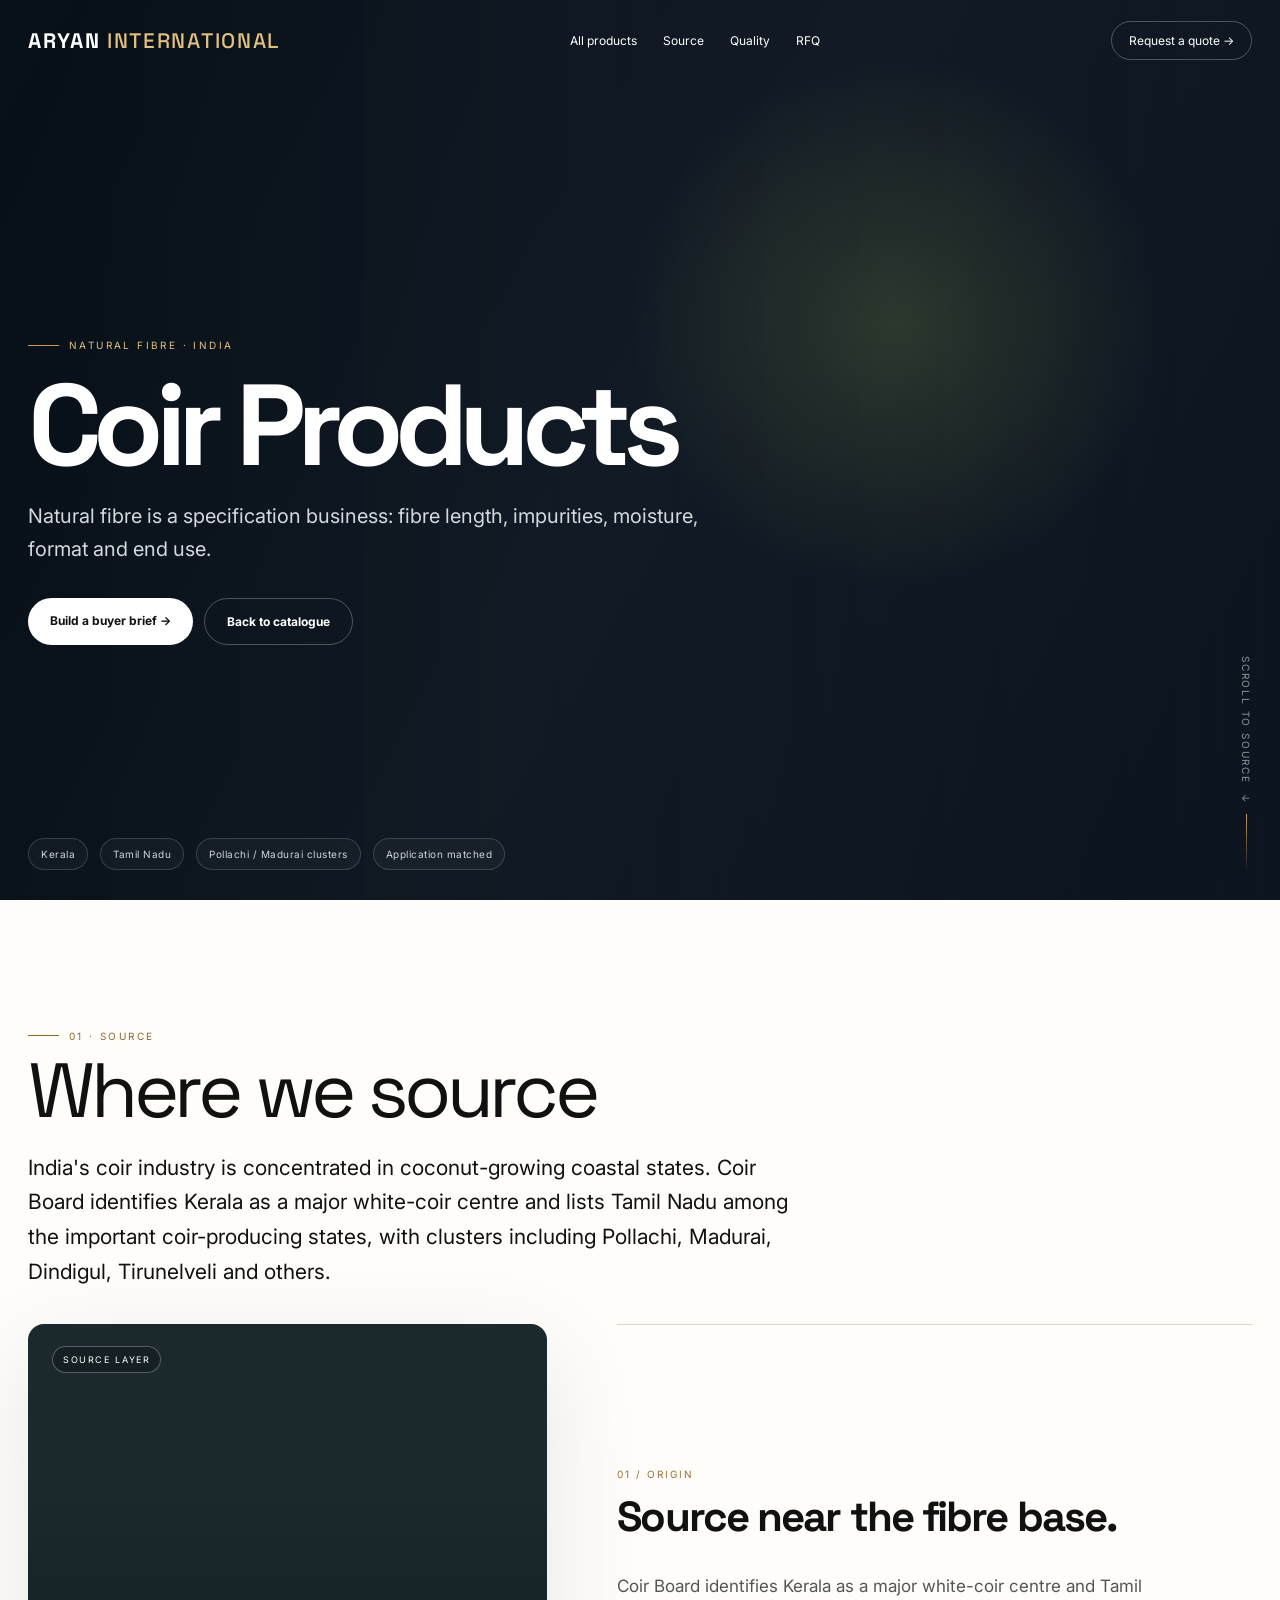
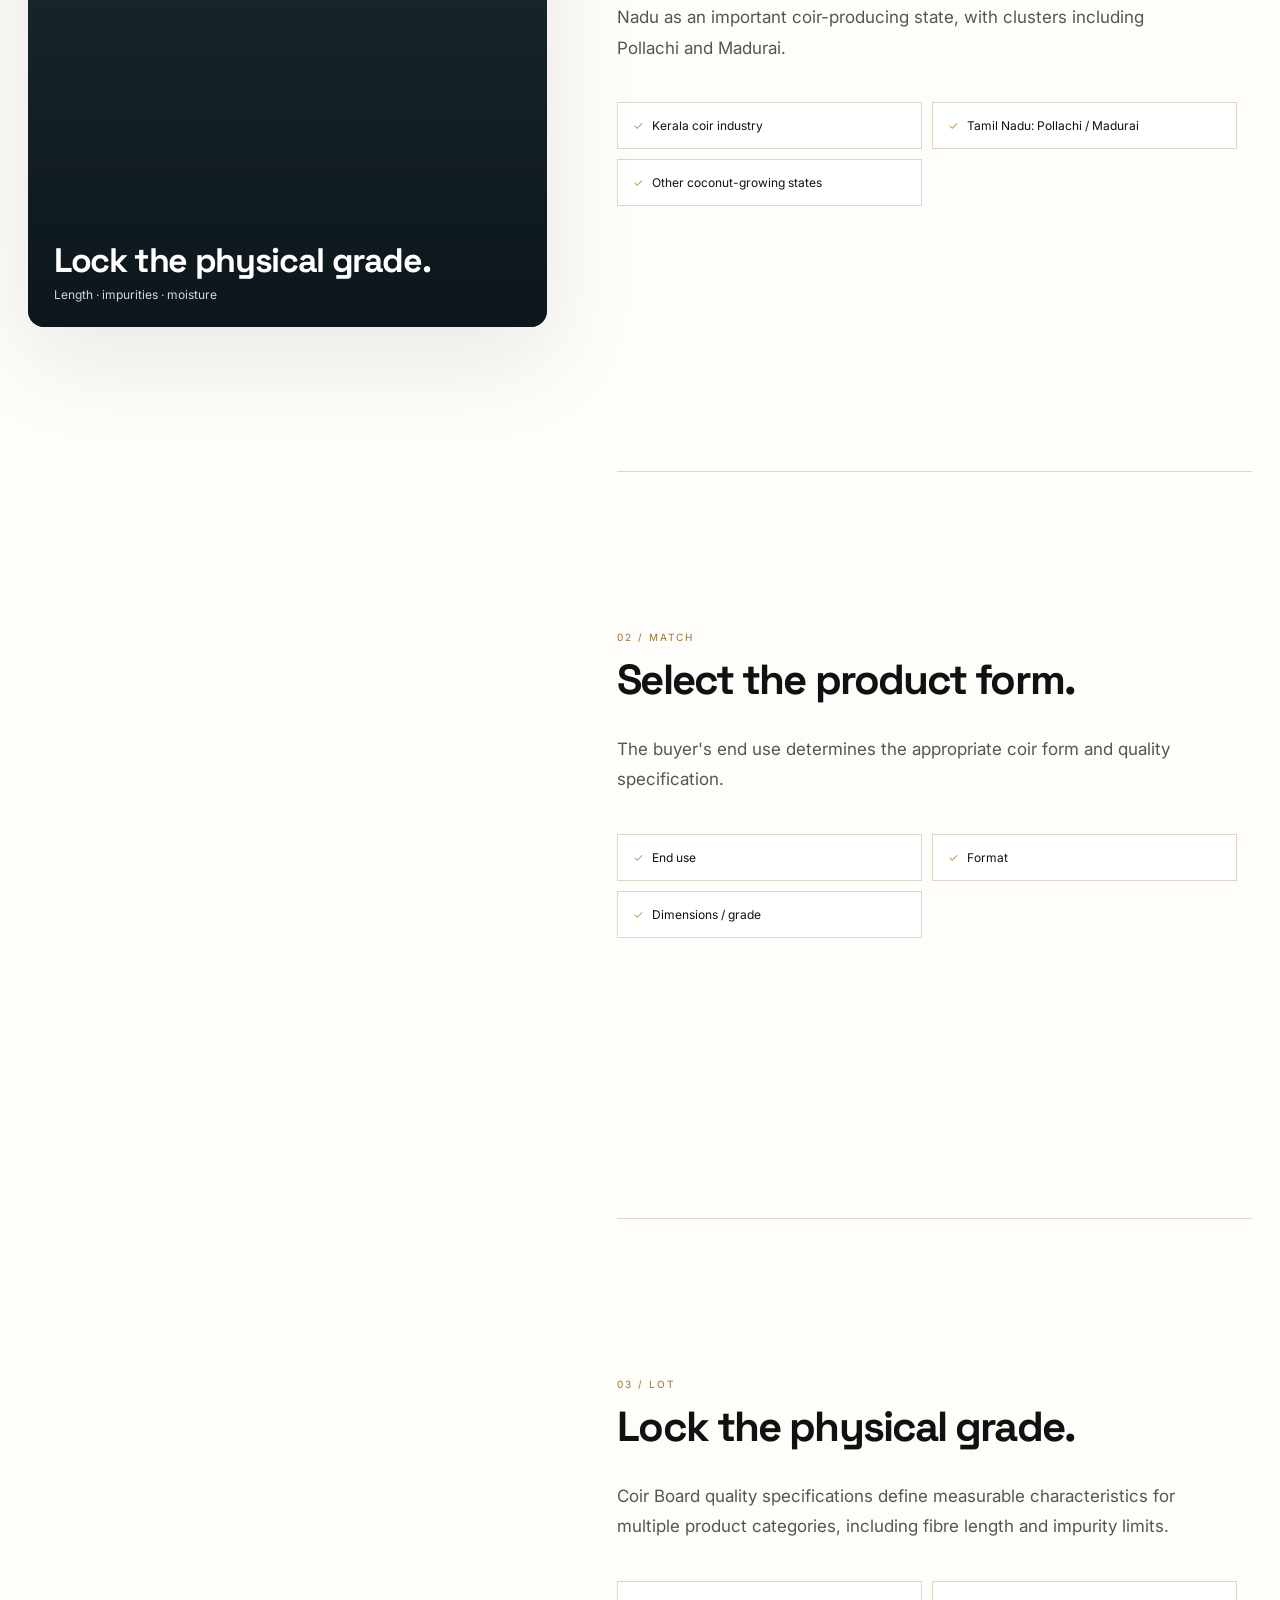
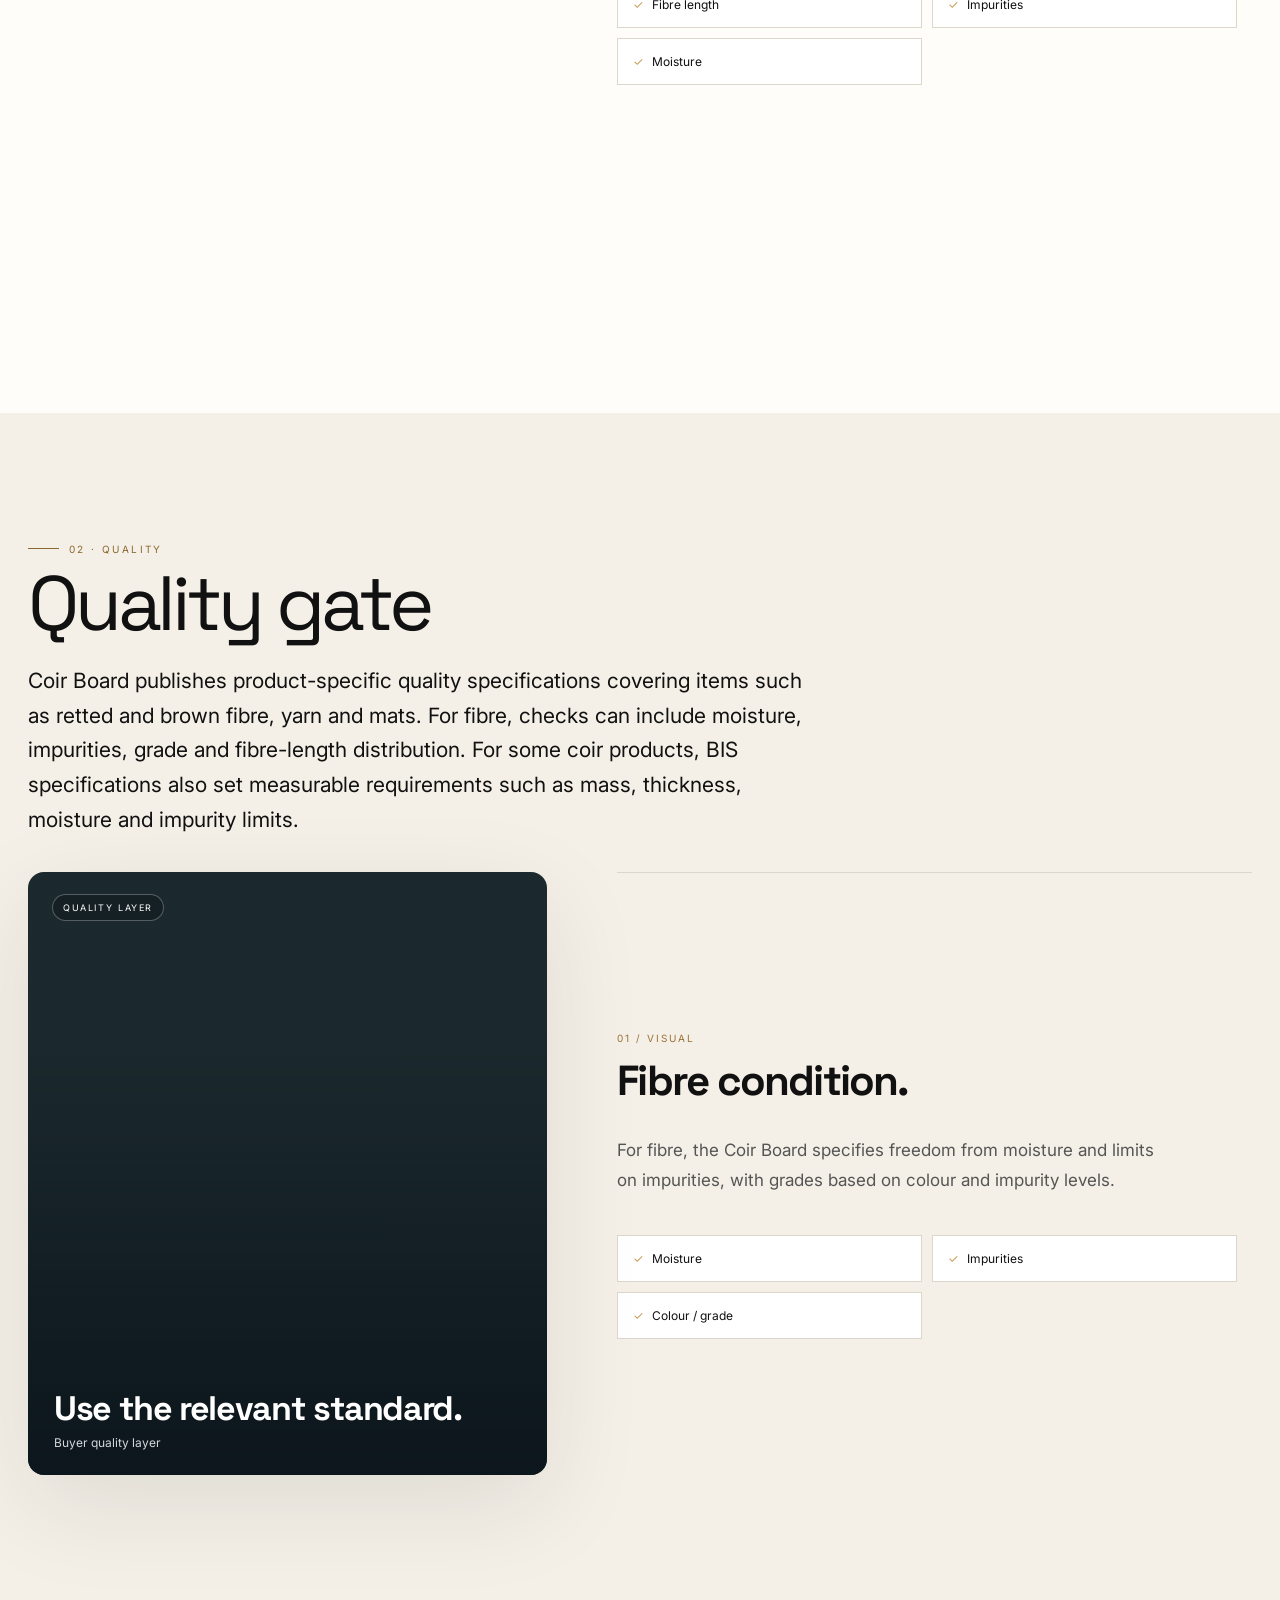
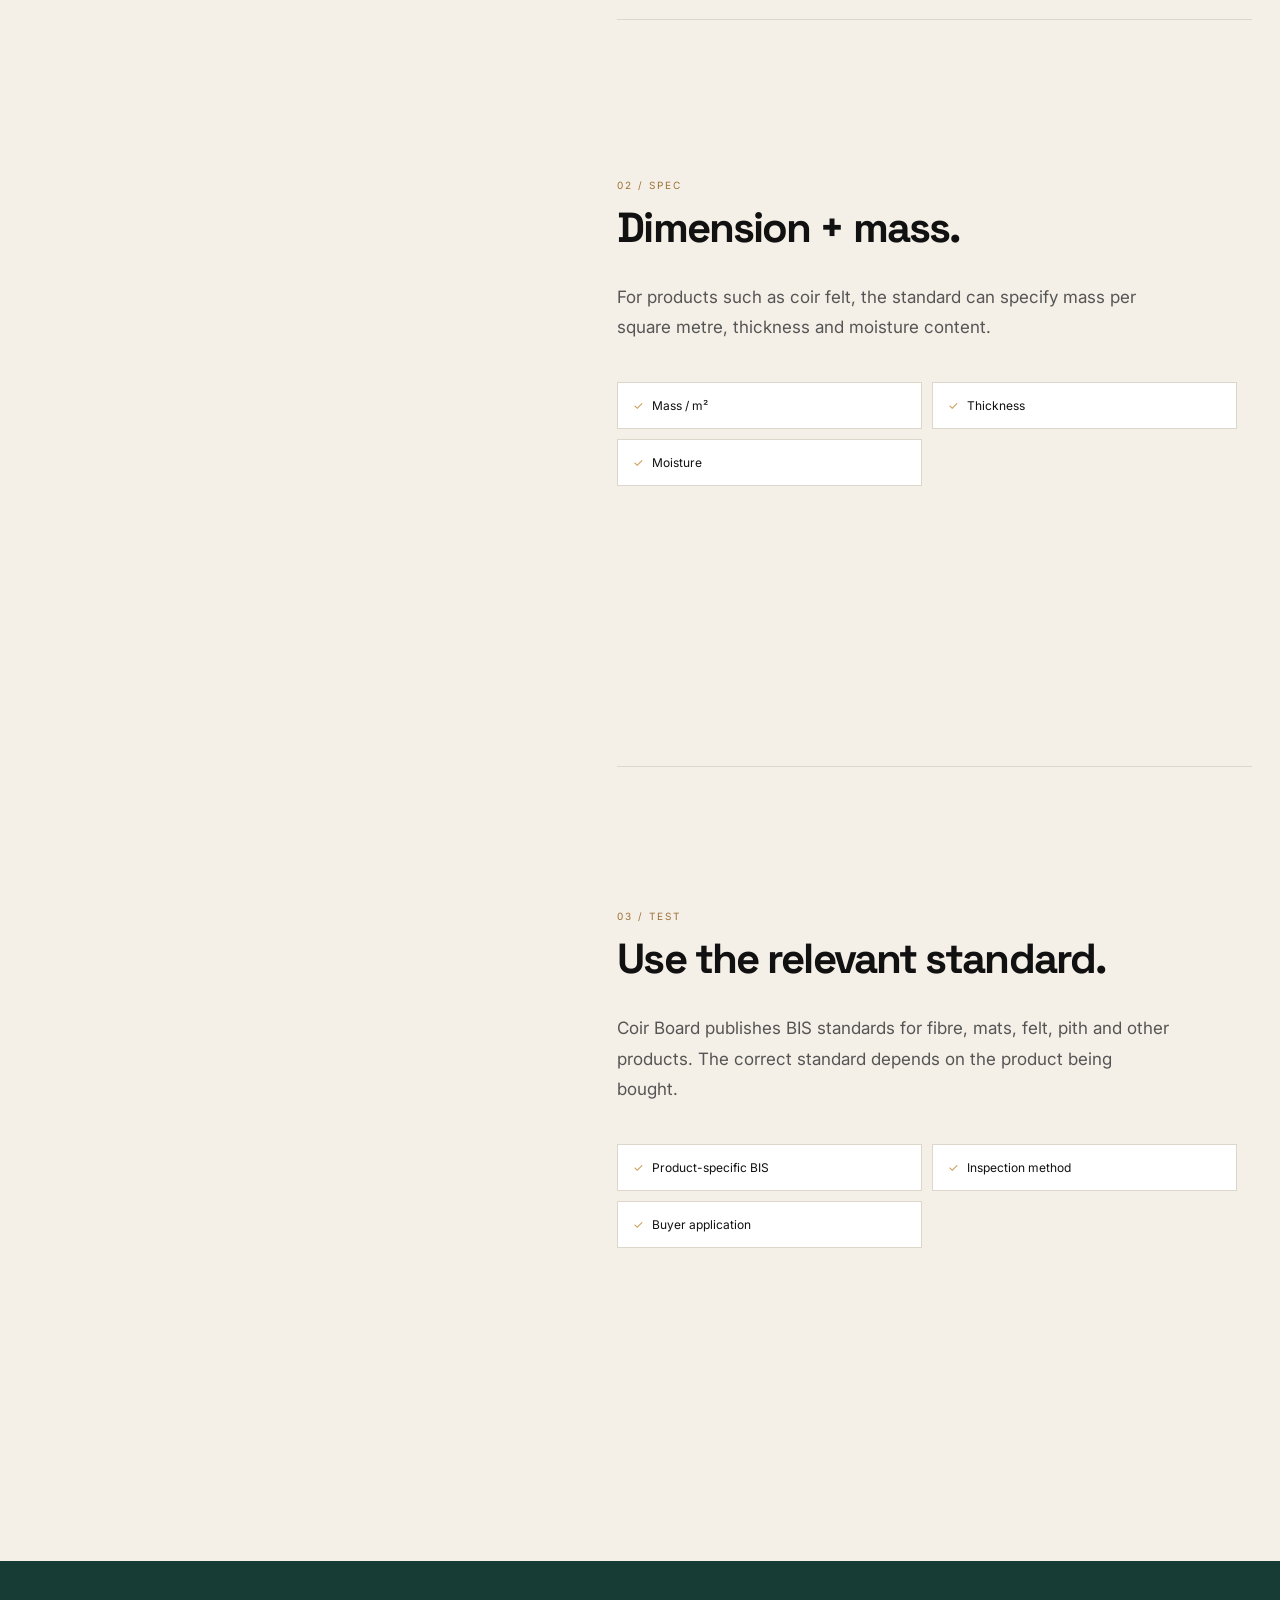
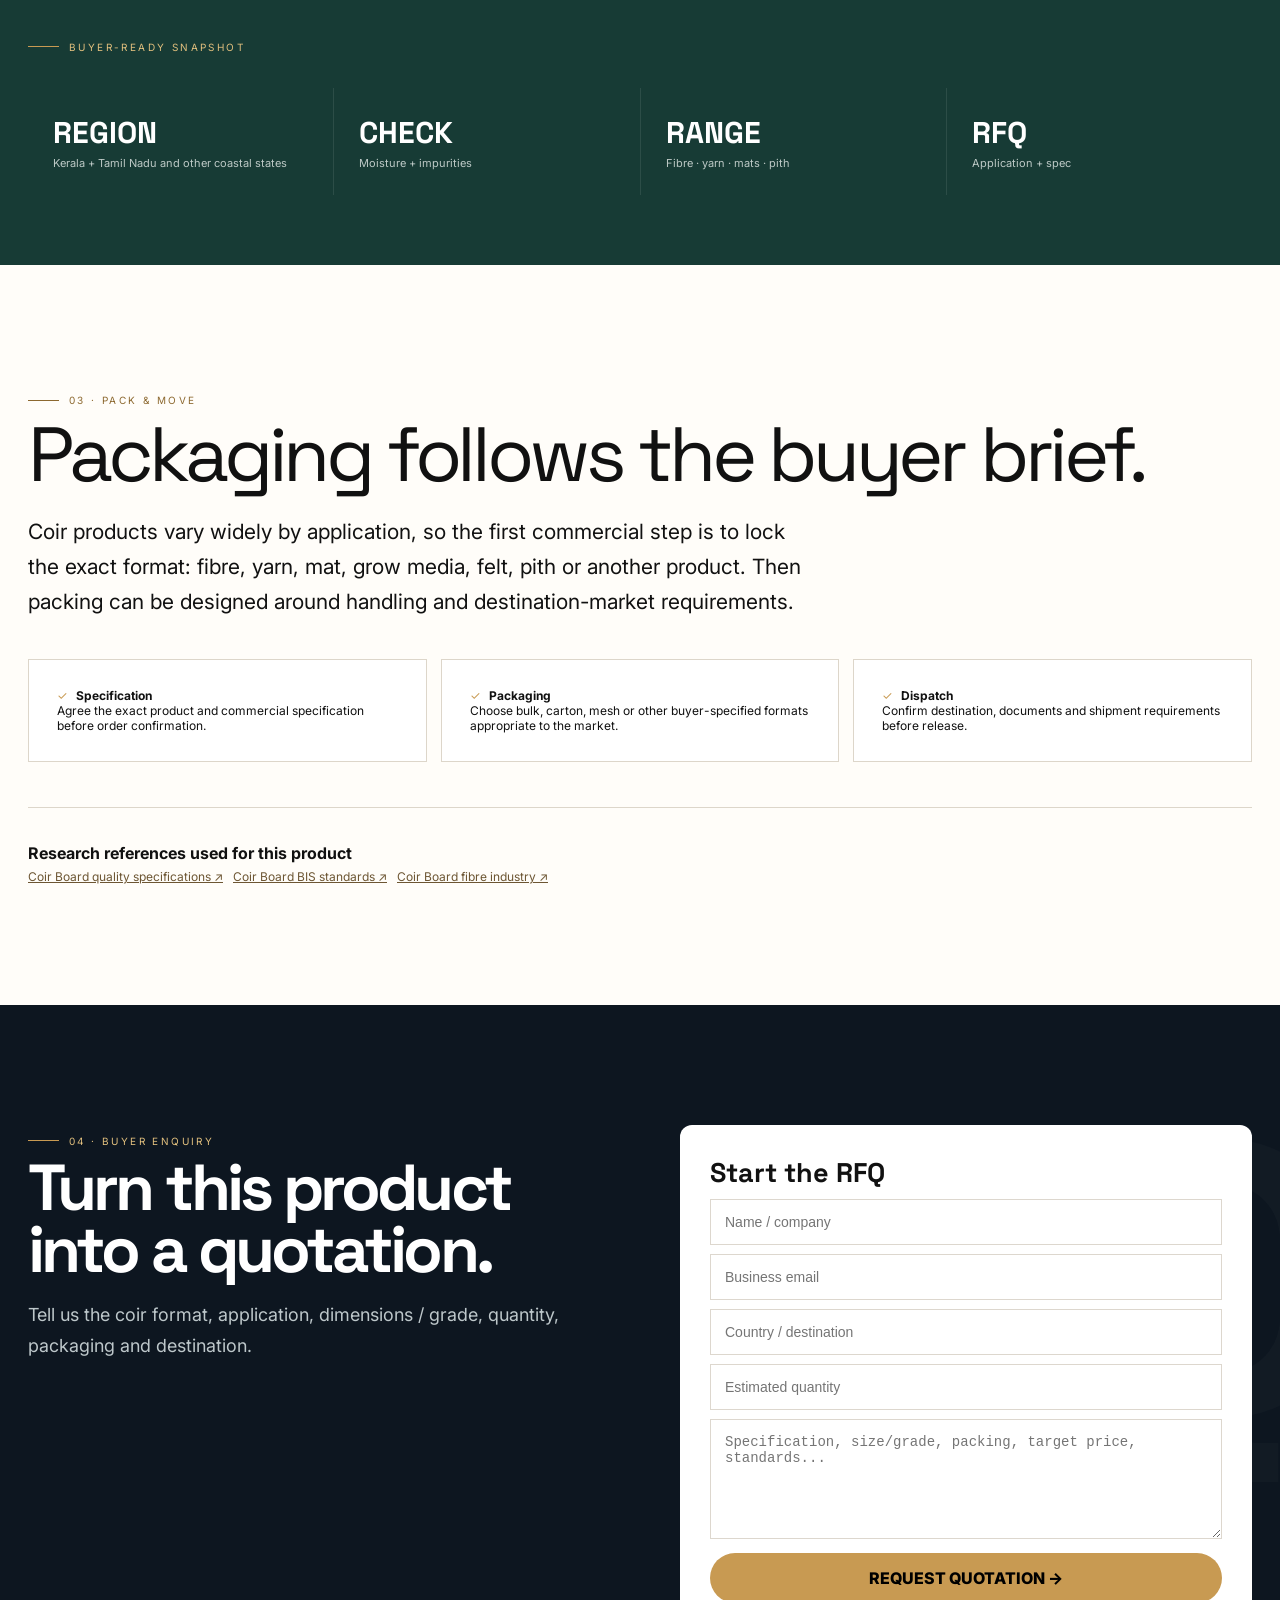
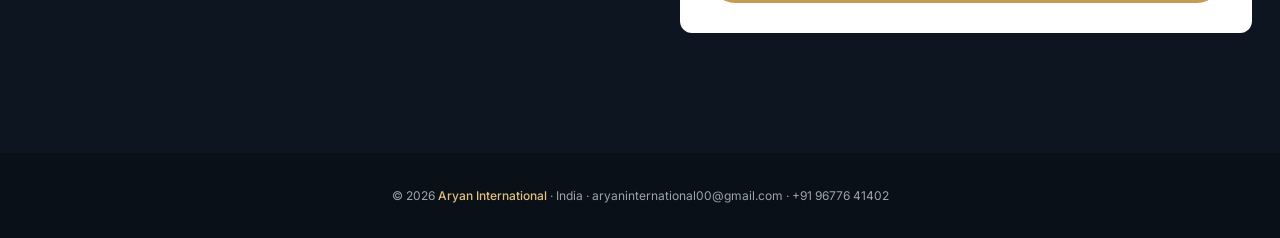
==== commit 9a376a8d: "Remove stray JavaScript before HTML doctype on product-coir.html" ====
--- a/product-coir.html
+++ b/product-coir.html
@@ -1,58 +1,4 @@
-async function sendMail(e){
-  e.preventDefault();
-
-  const form = e.target;
-  const btn = form.querySelector('button[type="submit"]');
-
-  const payload = {
-    name: document.getElementById('name').value.trim(),
-    email: document.getElementById('email').value.trim(),
-    country: document.getElementById('country').value.trim(),
-    quantity: document.getElementById('qty').value.trim(),
-    details: document.getElementById('details').value.trim(),
-    _subject: 'New Aryan International RFQ - Coir Products',
-    _captcha: 'false',
-    _template: 'table'
-  };
-
-  const original = btn.textContent;
-  btn.textContent = 'SENDING…';
-  btn.disabled = true;
-
-  try {
-    const response = await fetch('https://formsubmit.co/ajax/aryaninternational00@gmail.com', {
-      method: 'POST',
-      headers: {
-        'Content-Type': 'application/json',
-        'Accept': 'application/json'
-      },
-      body: JSON.stringify(payload)
-    });
-
-    if (!response.ok) throw new Error('Submission failed');
-
-    form.reset();
-    btn.textContent = 'REQUEST SENT ✓';
-
-    let note = form.querySelector('.successNote');
-    if (!note) {
-      note = document.createElement('div');
-      note.className = 'successNote';
-      note.style.cssText = 'margin-top:15px;padding:14px 16px;border-radius:10px;background:#edf7f1;color:#173b35;text-align:center;font-size:13px;font-weight:700;line-height:1.5;';
-      form.appendChild(note);
-    }
-    note.textContent = 'Thank you for your request. We will get back to you shortly.';
-
-    setTimeout(() => {
-      btn.textContent = original;
-      btn.disabled = false;
-    }, 5000);
-  } catch (err) {
-    btn.textContent = 'TRY AGAIN';
-    btn.disabled = false;
-    alert('We could not send your request right now. Please email aryaninternational00@gmail.com directly.');
-  }
-}<!doctype html>
+<!doctype html>
 <html lang="en">
 <head>
 <meta charset="utf-8">
@@ -135,32 +81,10 @@
 
 <section class="section rfq" id="rfq"><div class="rfqGrid">
 <div><div class="eyebrow">04 · Buyer enquiry</div><h2>Turn this product into a quotation.</h2><p style="color:#bdc7ca;font-size:18px;line-height:1.7;max-width:560px">Tell us the coir format, application, dimensions / grade, quantity, packaging and destination.</p></div>
-<form class="form" onsubmit="sendMail(event)"><strong style="font-family:'Space Grotesk';font-size:27px">Start the RFQ</strong><input id="name" required placeholder="Name / company"><input id="email" type="email" required placeholder="Business email"><input id="country" required placeholder="Country / destination"><input id="qty" required placeholder="Estimated quantity"><textarea id="details" placeholder="Specification, size/grade, packing, target price, standards..."></textarea><button>REQUEST QUOTATION →</button></form>
+<form class="form" action="https://formsubmit.co/aryaninternational00@gmail.com" method="POST"><input type="hidden" name="_next" value="https://arneshvarun99-afk.github.io/aryan-international-/thank-you.html"><input type="hidden" name="_subject" value="New Aryan International RFQ - Coir Products"><input type="hidden" name="_captcha" value="false"><input type="hidden" name="_template" value="table"><strong style="font-family:'Space Grotesk';font-size:27px">Start the RFQ</strong><input name="name" id="name" required placeholder="Name / company"><input name="email" id="email" type="email" required placeholder="Business email"><input name="country" id="country" required placeholder="Country / destination"><input name="quantity" id="qty" required placeholder="Estimated quantity"><textarea name="details" id="details" placeholder="Specification, size/grade, packing, target price, standards..."></textarea><button>REQUEST QUOTATION →</button></form>
 </div></section>
 
 <footer class="footer">© 2026 <b>Aryan International</b> · India · aryaninternational00@gmail.com · +91 96776 41402</footer>
 
-<script>
-const nav=document.getElementById('nav'),bar=document.getElementById('progress');
-function fx(){const h=document.documentElement.scrollHeight-innerHeight;bar.style.width=(scrollY/Math.max(h,1)*100)+'%';nav.classList.toggle('scrolled',scrollY>40)}addEventListener('scroll',fx,{passive:true});fx();
-
-const visuals=[...document.querySelectorAll('.story')];
-visuals.forEach(story=>{
- const visual=story.querySelector('.stickyVisual'), img=visual.querySelector('.visualImage'), cap=visual.querySelector('strong'), sub=visual.querySelector('span');
- const steps=[...story.querySelectorAll('.step')];
- const obs=new IntersectionObserver(es=>es.forEach(e=>{
-   if(e.isIntersecting){
-      steps.forEach(s=>s.classList.remove('active'));e.target.classList.add('active');
-      const title=e.target.dataset.title || e.target.querySelector('h3')?.textContent || '';
-      const caption=e.target.dataset.caption || 'Buyer quality layer';
-      cap.textContent=title;sub.textContent=caption;
-      img.style.transform='scale(1.06)';img.style.filter='brightness(.84)';
-      setTimeout(()=>{img.style.transform='scale(1)';img.style.filter='brightness(1)'},500);
-   }
- }),{threshold:.55});
- steps.forEach(s=>obs.observe(s));
-});
-const firstSteps=document.querySelectorAll('.step:first-child');firstSteps.forEach(s=>s.classList.add('active'));
-function sendMail(e){e.preventDefault();const subject=`International Buyer Enquiry - Coir Products`;const body=`Product: Coir Products\\n\\nName / company: ${name.value}\\nEmail: ${email.value}\\nCountry / destination: ${country.value}\\nEstimated quantity: ${qty.value}\\nDetails: ${details.value}`;location.href=`mailto:aryaninternational00@gmail.com?subject=${encodeURIComponent(subject)}&body=${encodeURIComponent(body)}`}
-</script>
+<script src="product-coir.js"></script>
 </body></html>
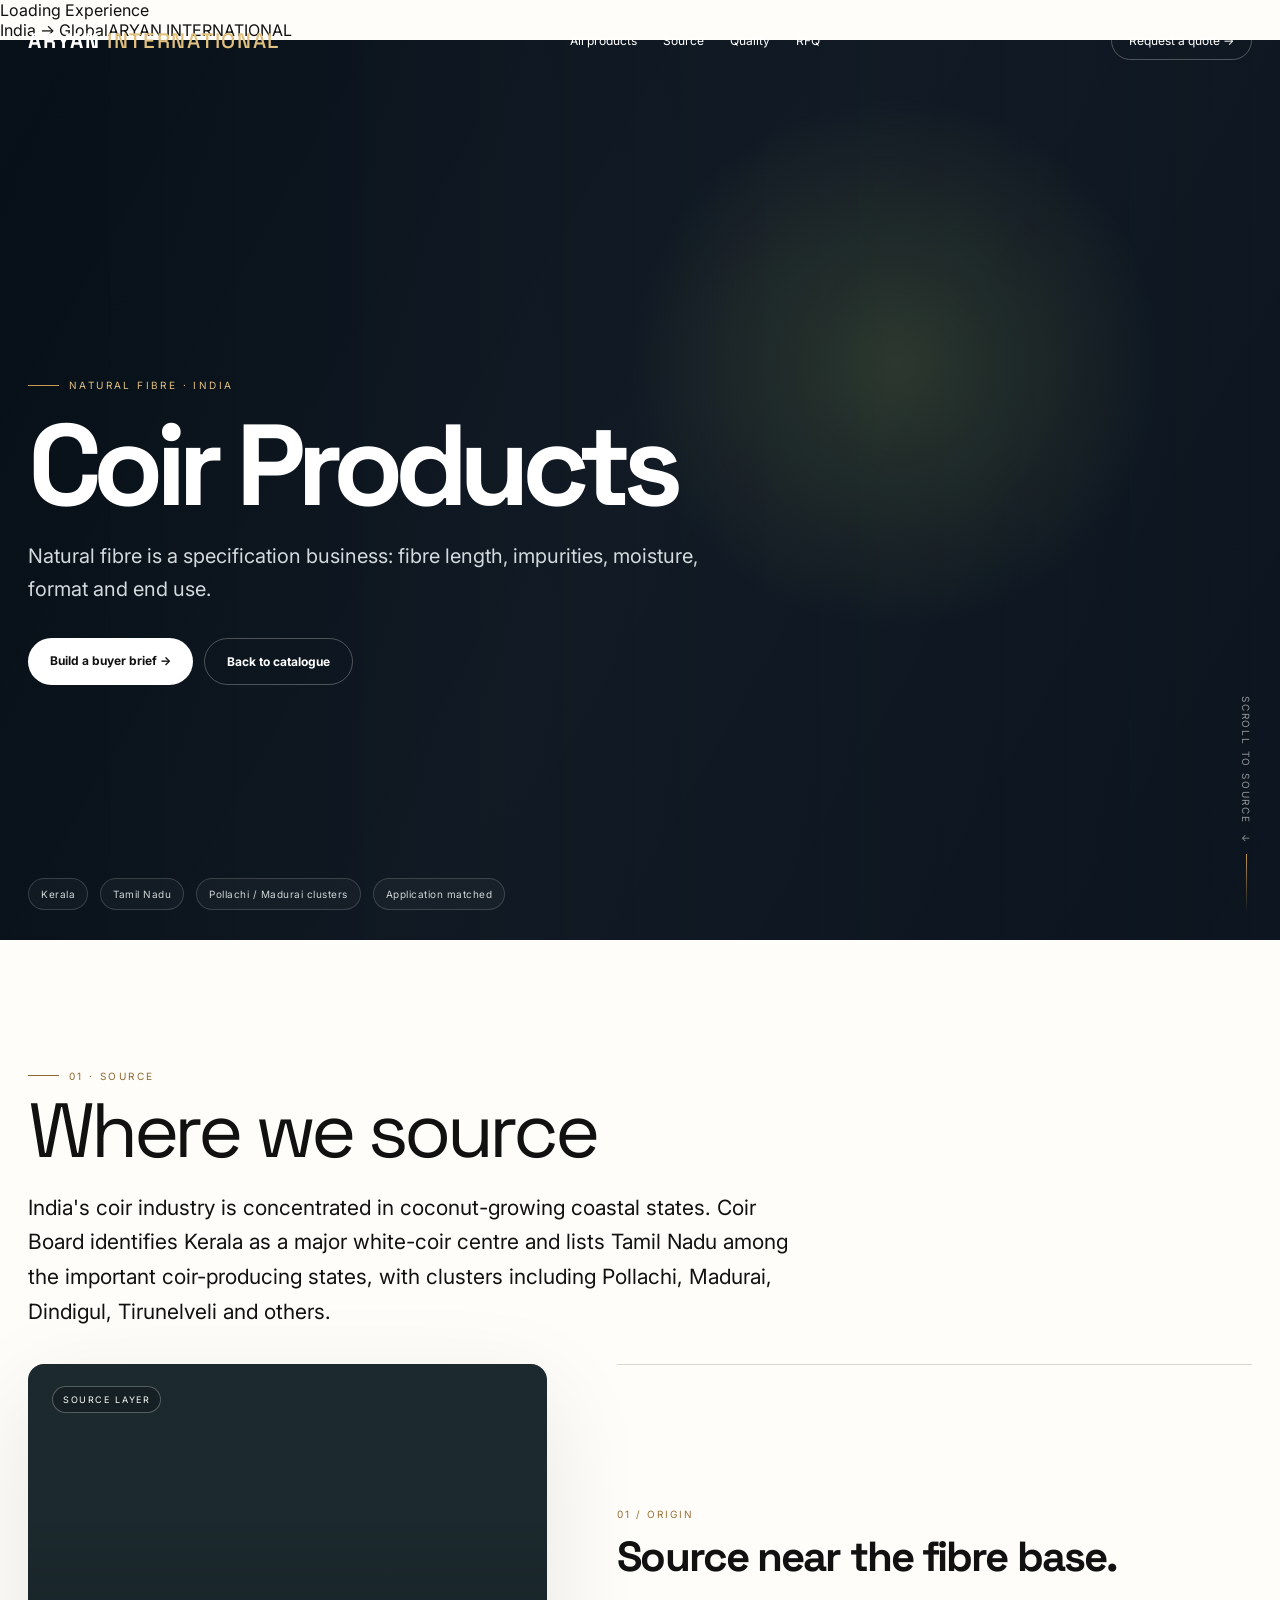
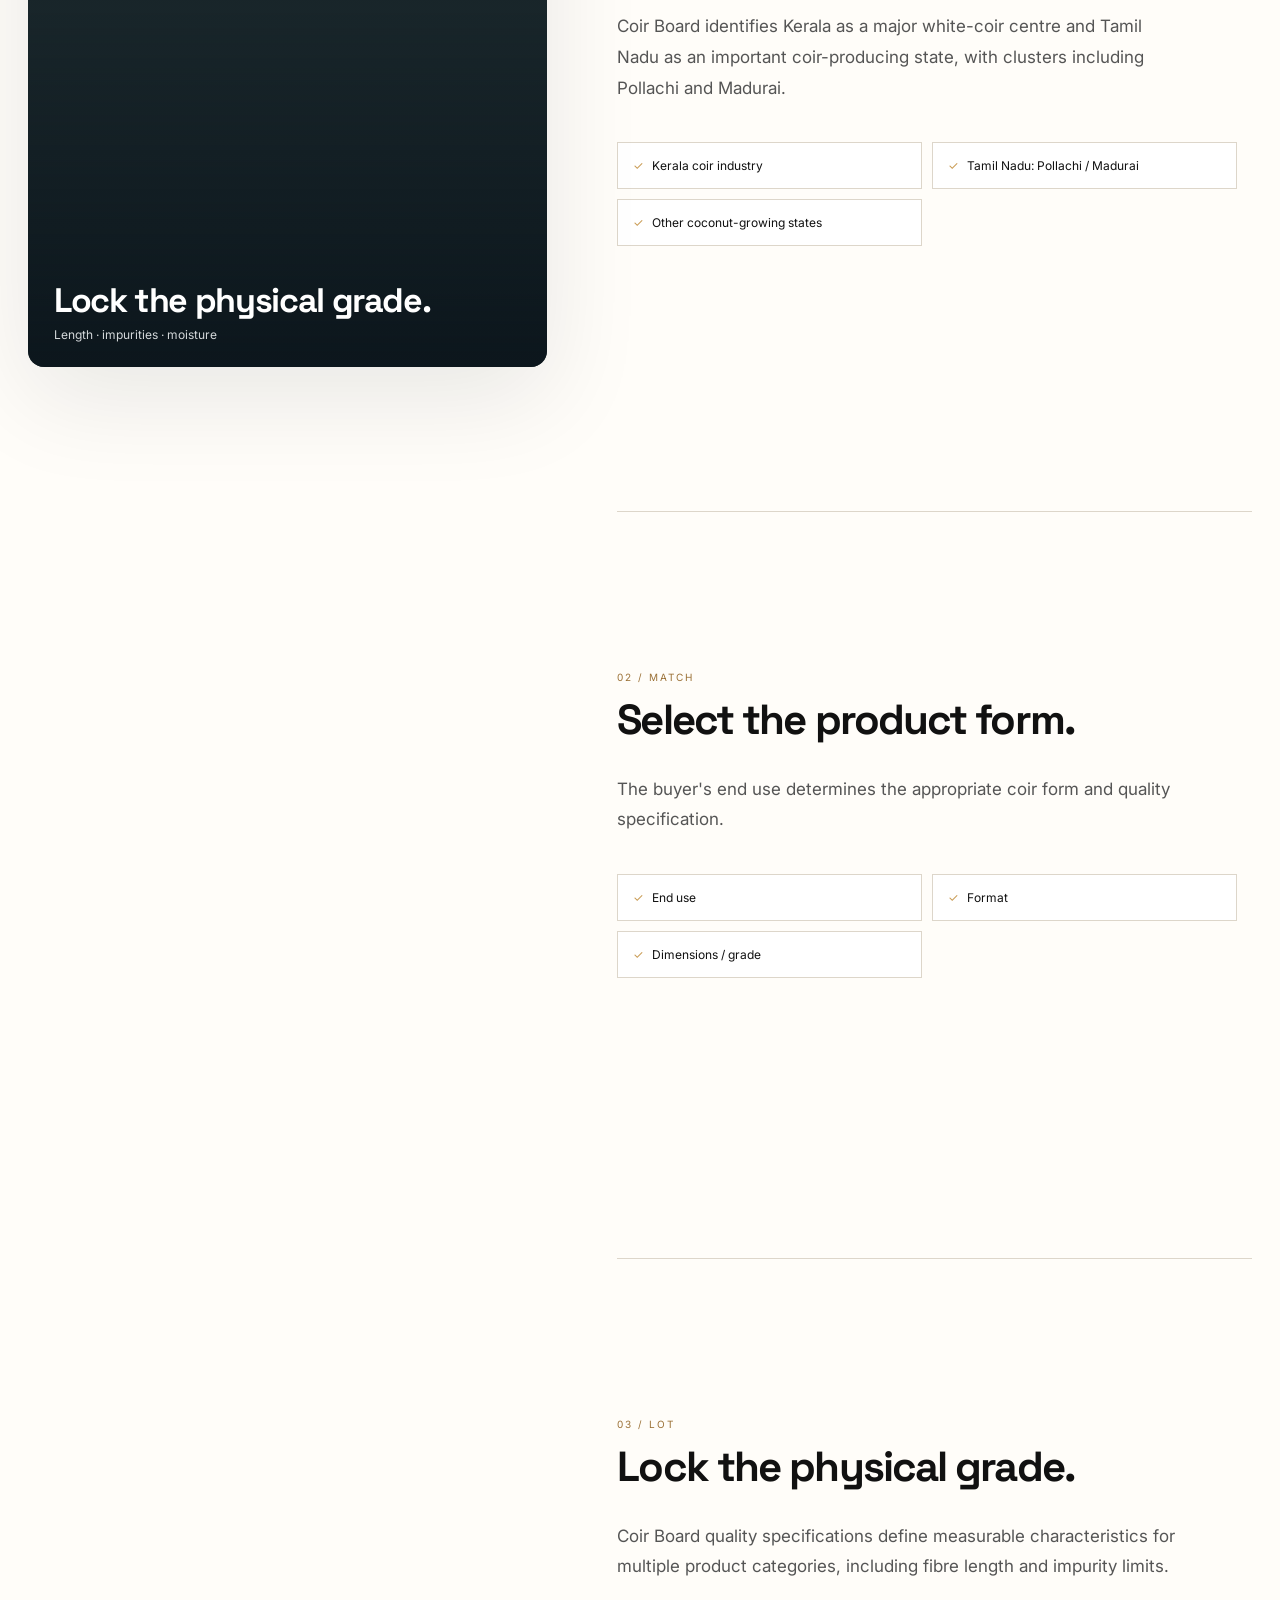
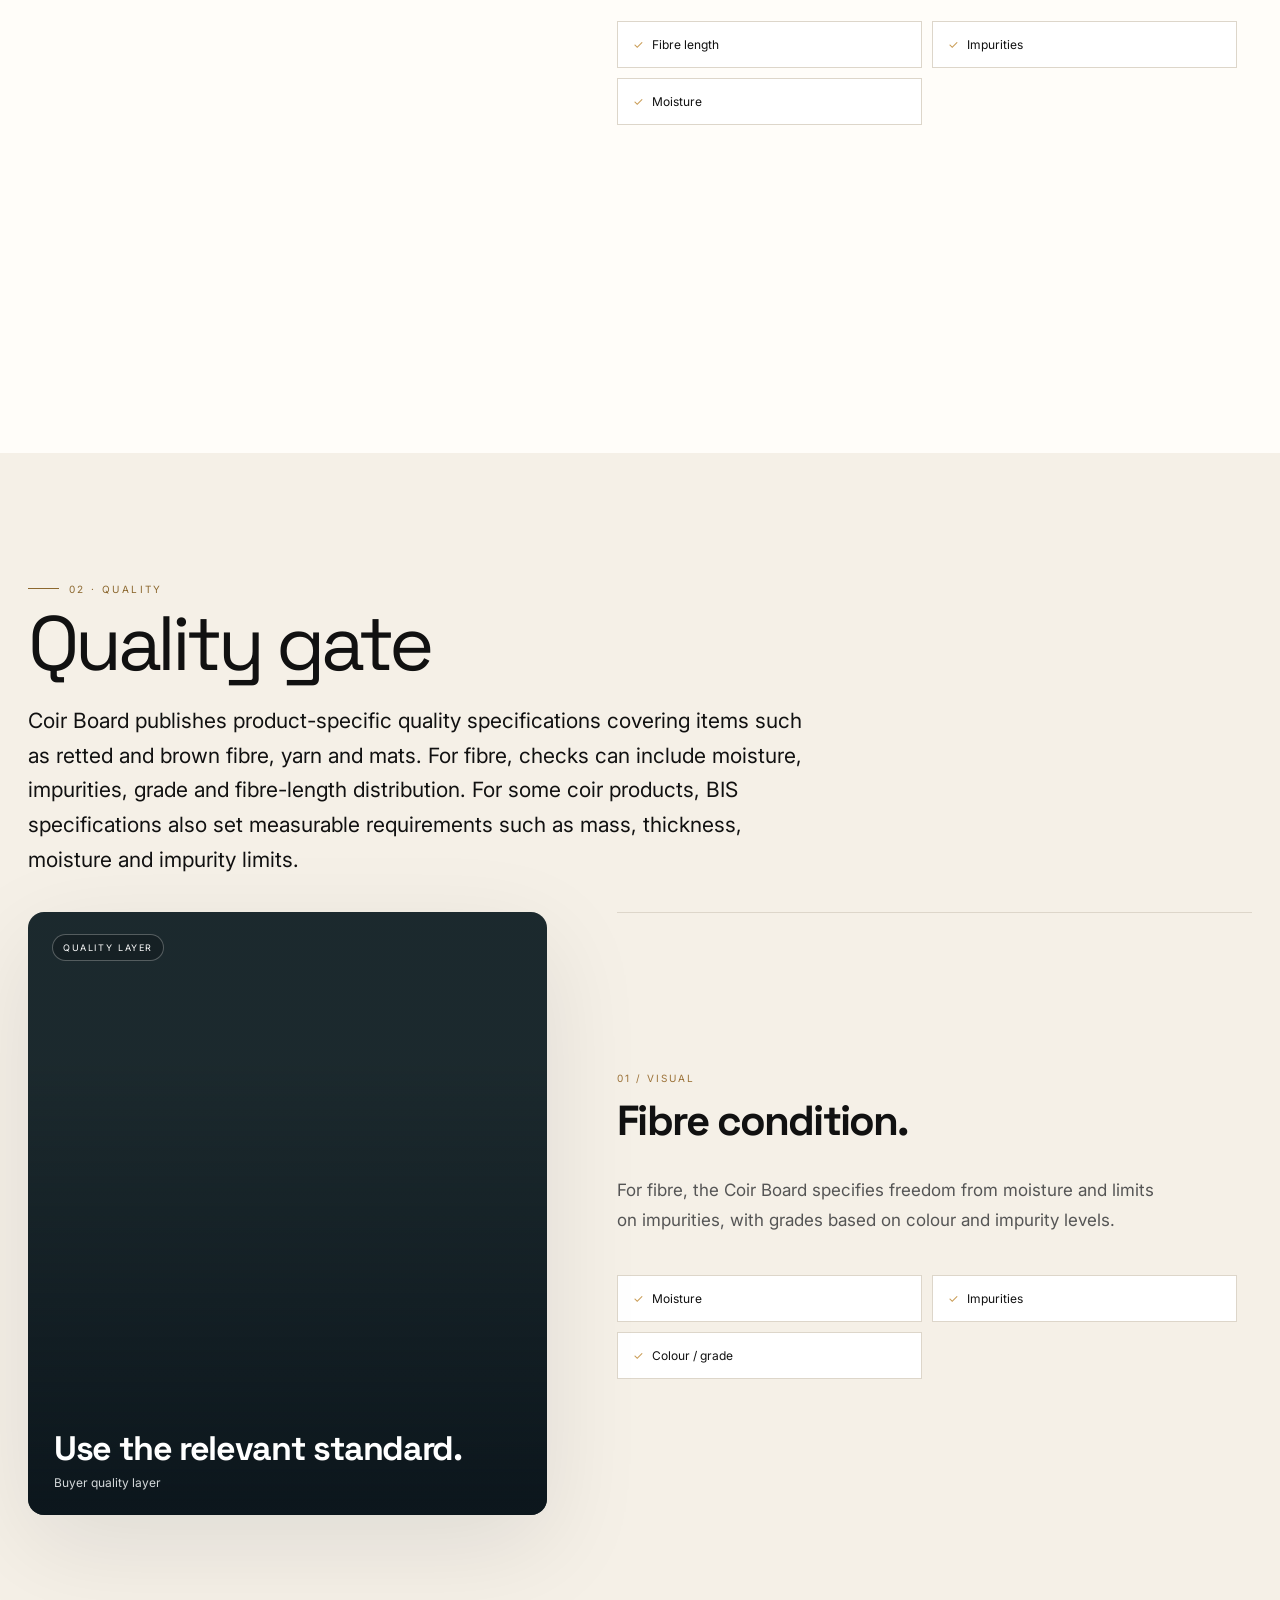
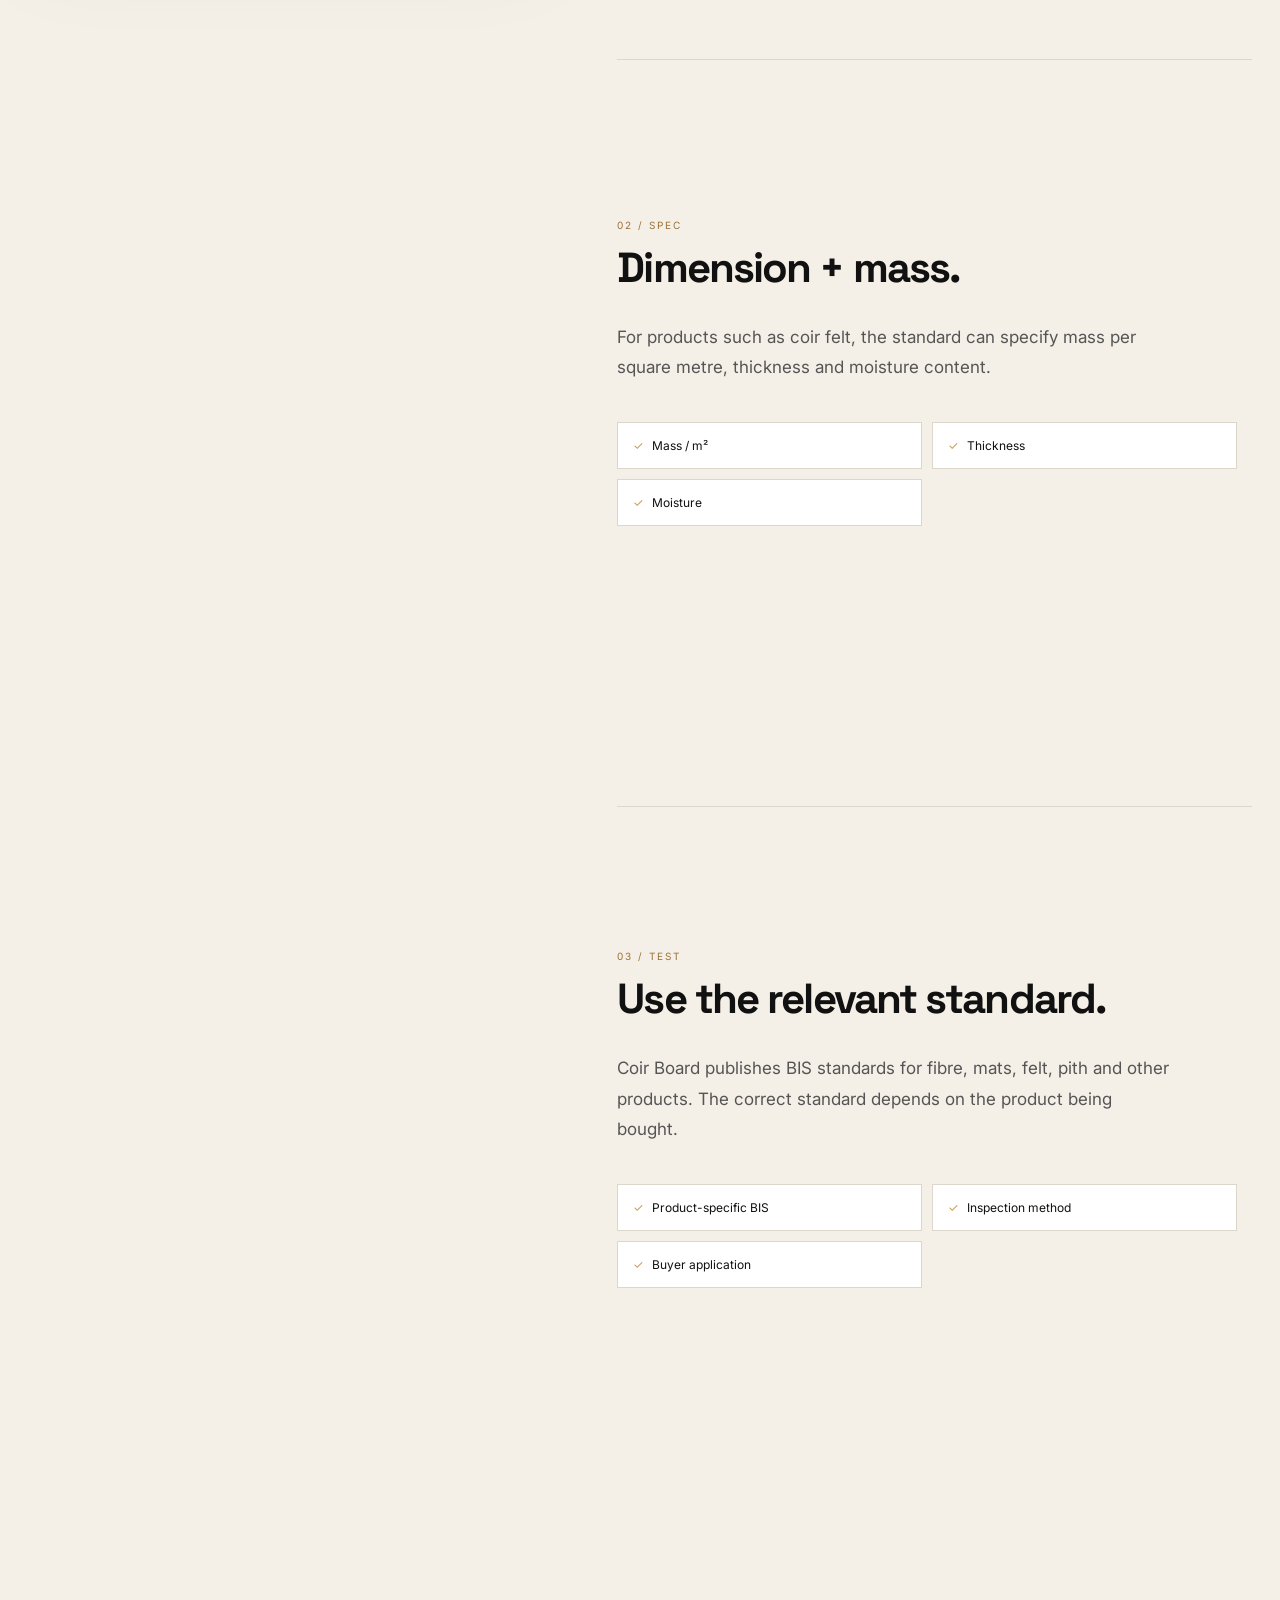
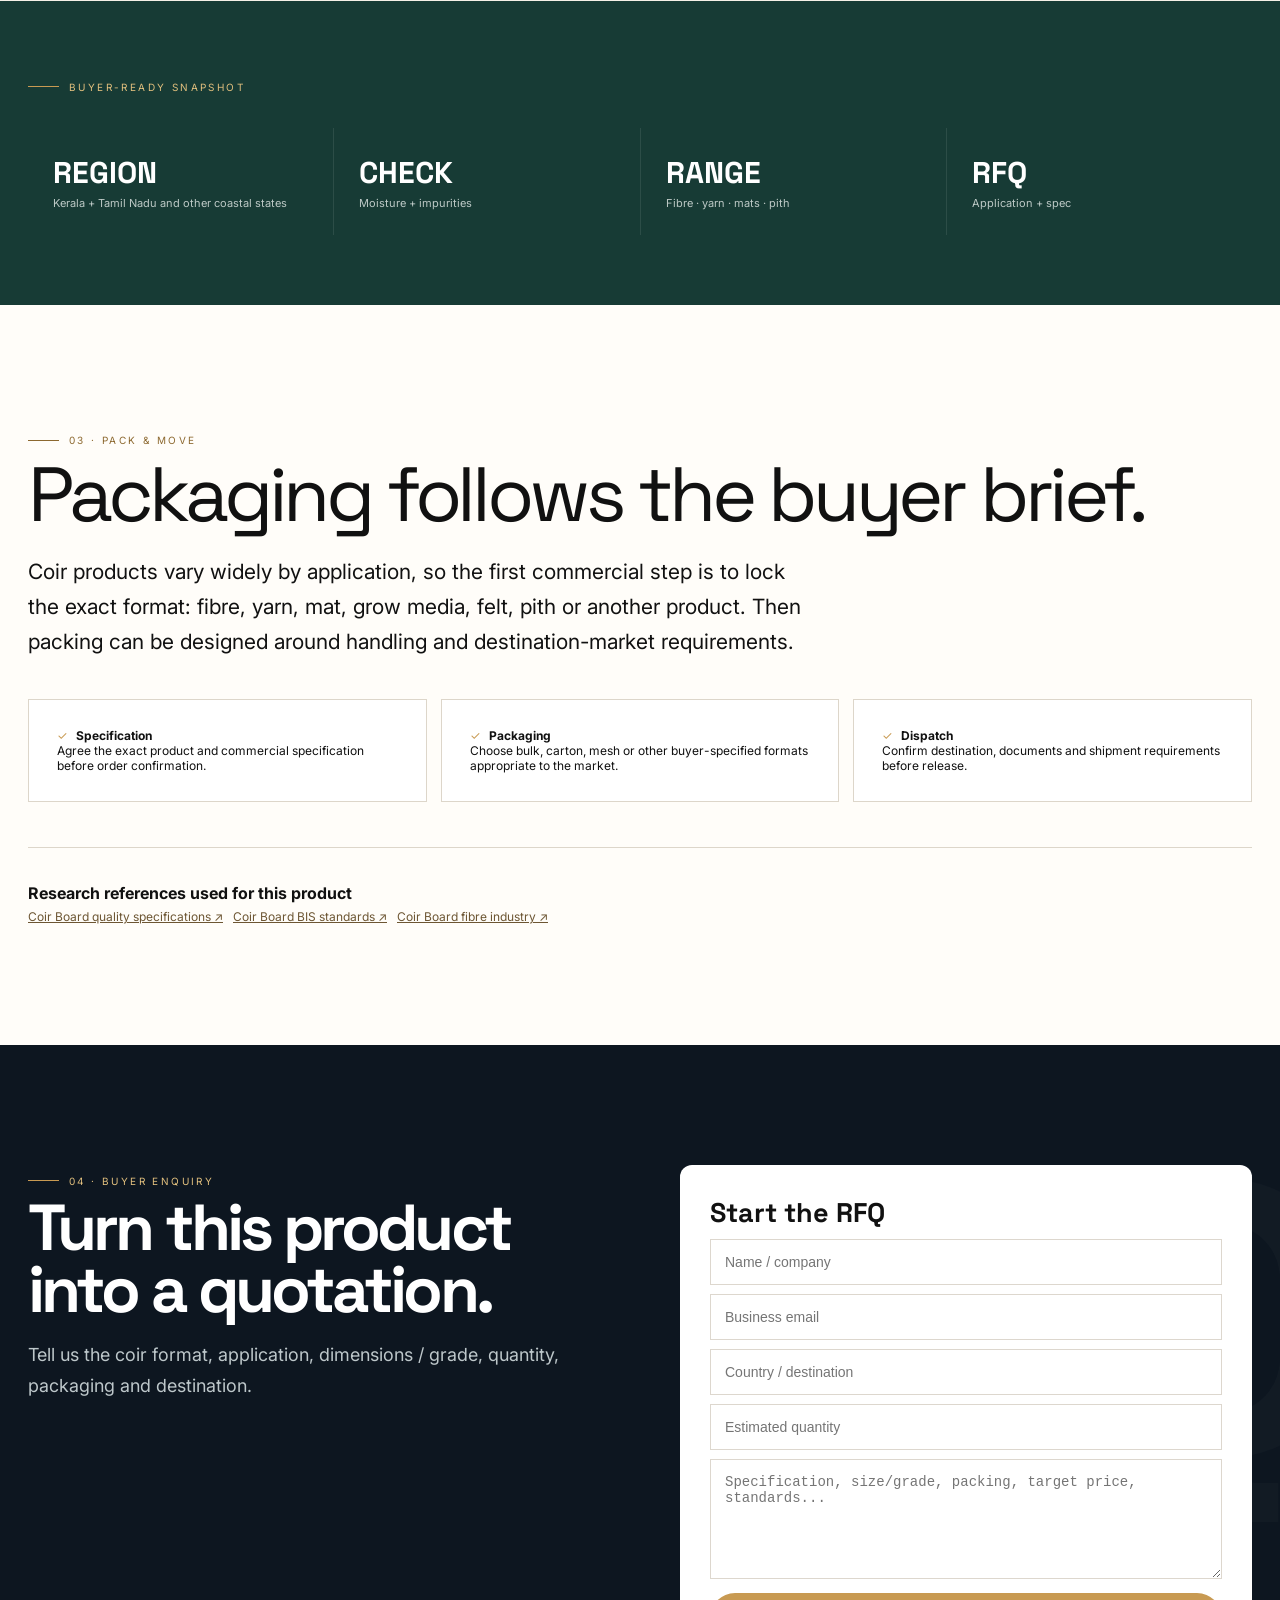
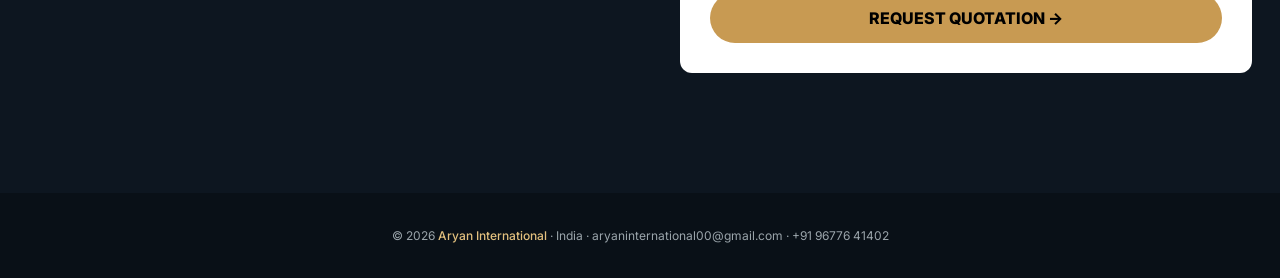
==== commit 89cefc8a: "Remove loading experience overlay" ====
--- a/product-coir.html
+++ b/product-coir.html
@@ -31,9 +31,10 @@
 @media(max-width:540px){.section{padding:80px 20px}h1{font-size:58px}.heroLead{font-size:17px}.factStrip{bottom:20px}.facts{grid-template-columns:1fr 1fr}.pointGrid{grid-template-columns:1fr}.rfq h2{font-size:49px}}
 </style>
 </head>
-<body>
+<body></div><div class="loader-copy"><span class="loader-status">Loading Experience</span><span class="loader-dots"></span></div><div class="loader-meta"><span>India → Global</span><span>ARYAN INTERNATIONAL</span></div><div class="loader-track" aria-hidden="true"><div class="loader-progress"></div></div></div>
+
 <div class="progress" id="progress"></div>
-<nav class="nav" id="nav"><div class="navin"><a class="logo" href="index.html">ARYAN <b>INTERNATIONAL</b></a><div class="links"><a href="products.html">All products</a><a href="#source">Source</a><a href="#quality">Quality</a><a href="#rfq">RFQ</a></div><a class="navbtn" href="#rfq">Request a quote →</a></div></nav>
+<nav class="nav" id="nav"><div class="navin"><a class="logo" href="index.html?v=202610071">ARYAN <b>INTERNATIONAL</b></a><div class="links"><a href="products.html?v=202610071">All products</a><a href="#source">Source</a><a href="#quality">Quality</a><a href="#rfq">RFQ</a></div><a class="navbtn" href="#rfq">Request a quote →</a></div></nav>
 
 <header class="hero">
 <div class="heroImage" style="background-image:linear-gradient(90deg,#071017e8 0%,#0d1620b5 42%,#0d162055 100%),url('https://www.coiramerica.com/images/services/Core-Coir-Product-Categories.jpg');"></div>
@@ -42,7 +43,7 @@
 <div class="eyebrow">NATURAL FIBRE · INDIA</div>
 <h1>Coir Products</h1>
 <p class="heroLead">Natural fibre is a specification business: fibre length, impurities, moisture, format and end use.</p>
-<div class="actions"><a class="btn" href="#rfq">Build a buyer brief →</a><a class="btn alt" href="products.html">Back to catalogue</a></div>
+<div class="actions"><a class="btn" href="#rfq">Build a buyer brief →</a><a class="btn alt" href="products.html?v=202610071">Back to catalogue</a></div>
 </div></div>
 <div class="specStrip"><div class="specIn"><span class="chip">Kerala</span><span class="chip">Tamil Nadu</span><span class="chip">Pollachi / Madurai clusters</span><span class="chip">Application matched</span></div></div>
 <div class="scrollHint">SCROLL TO SOURCE <span>↓</span></div>
